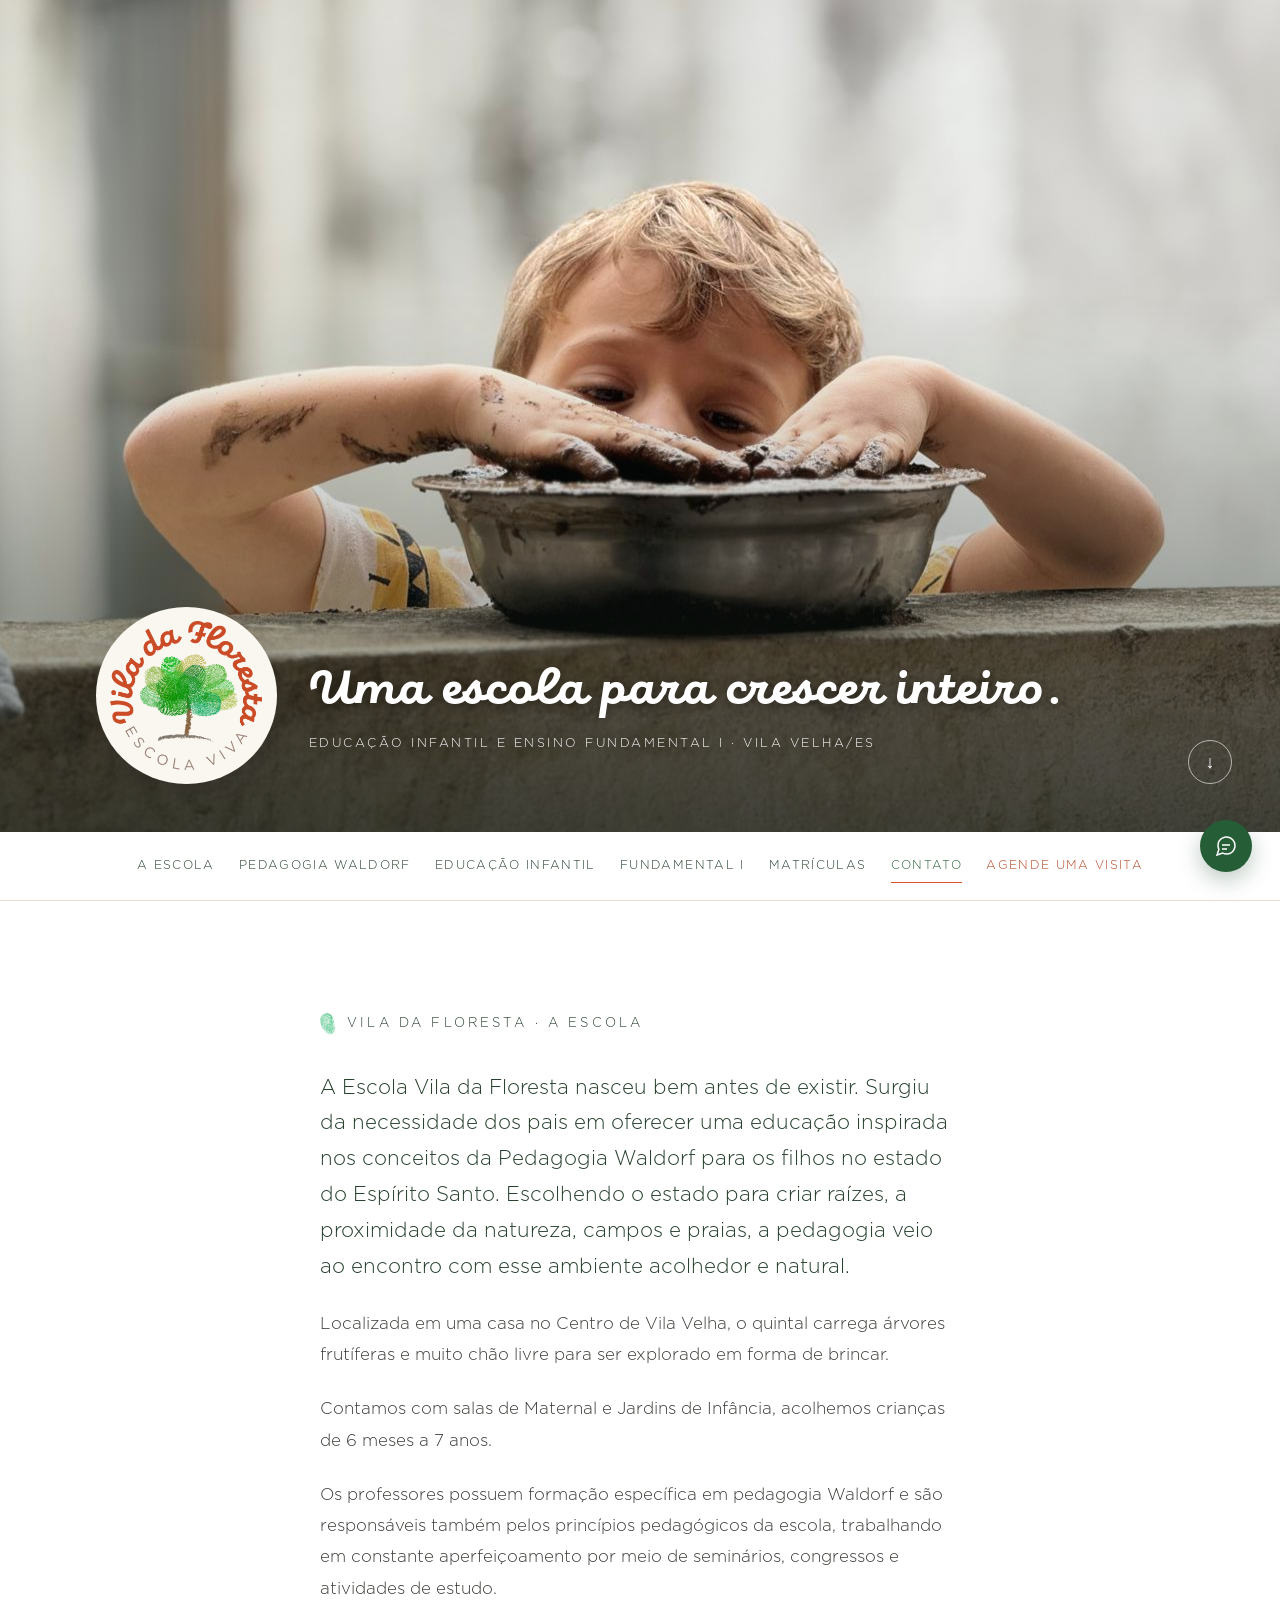
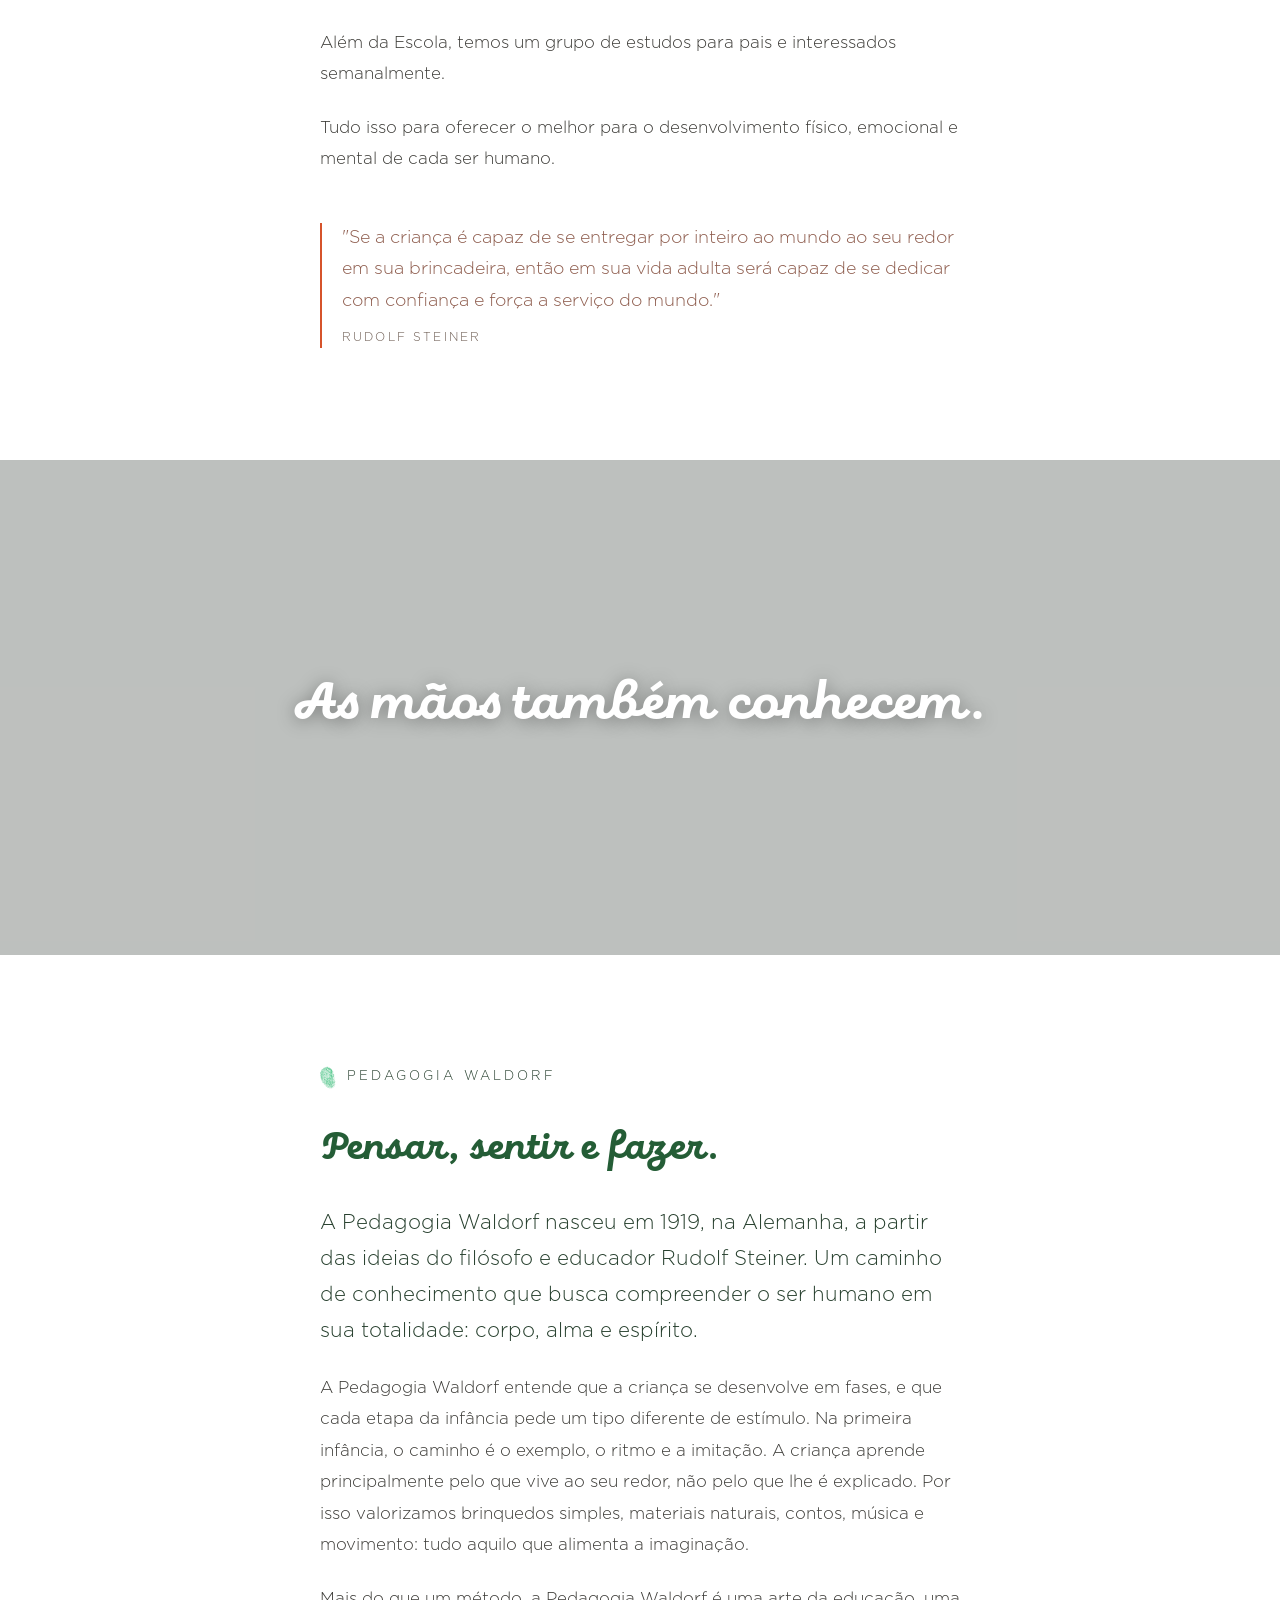
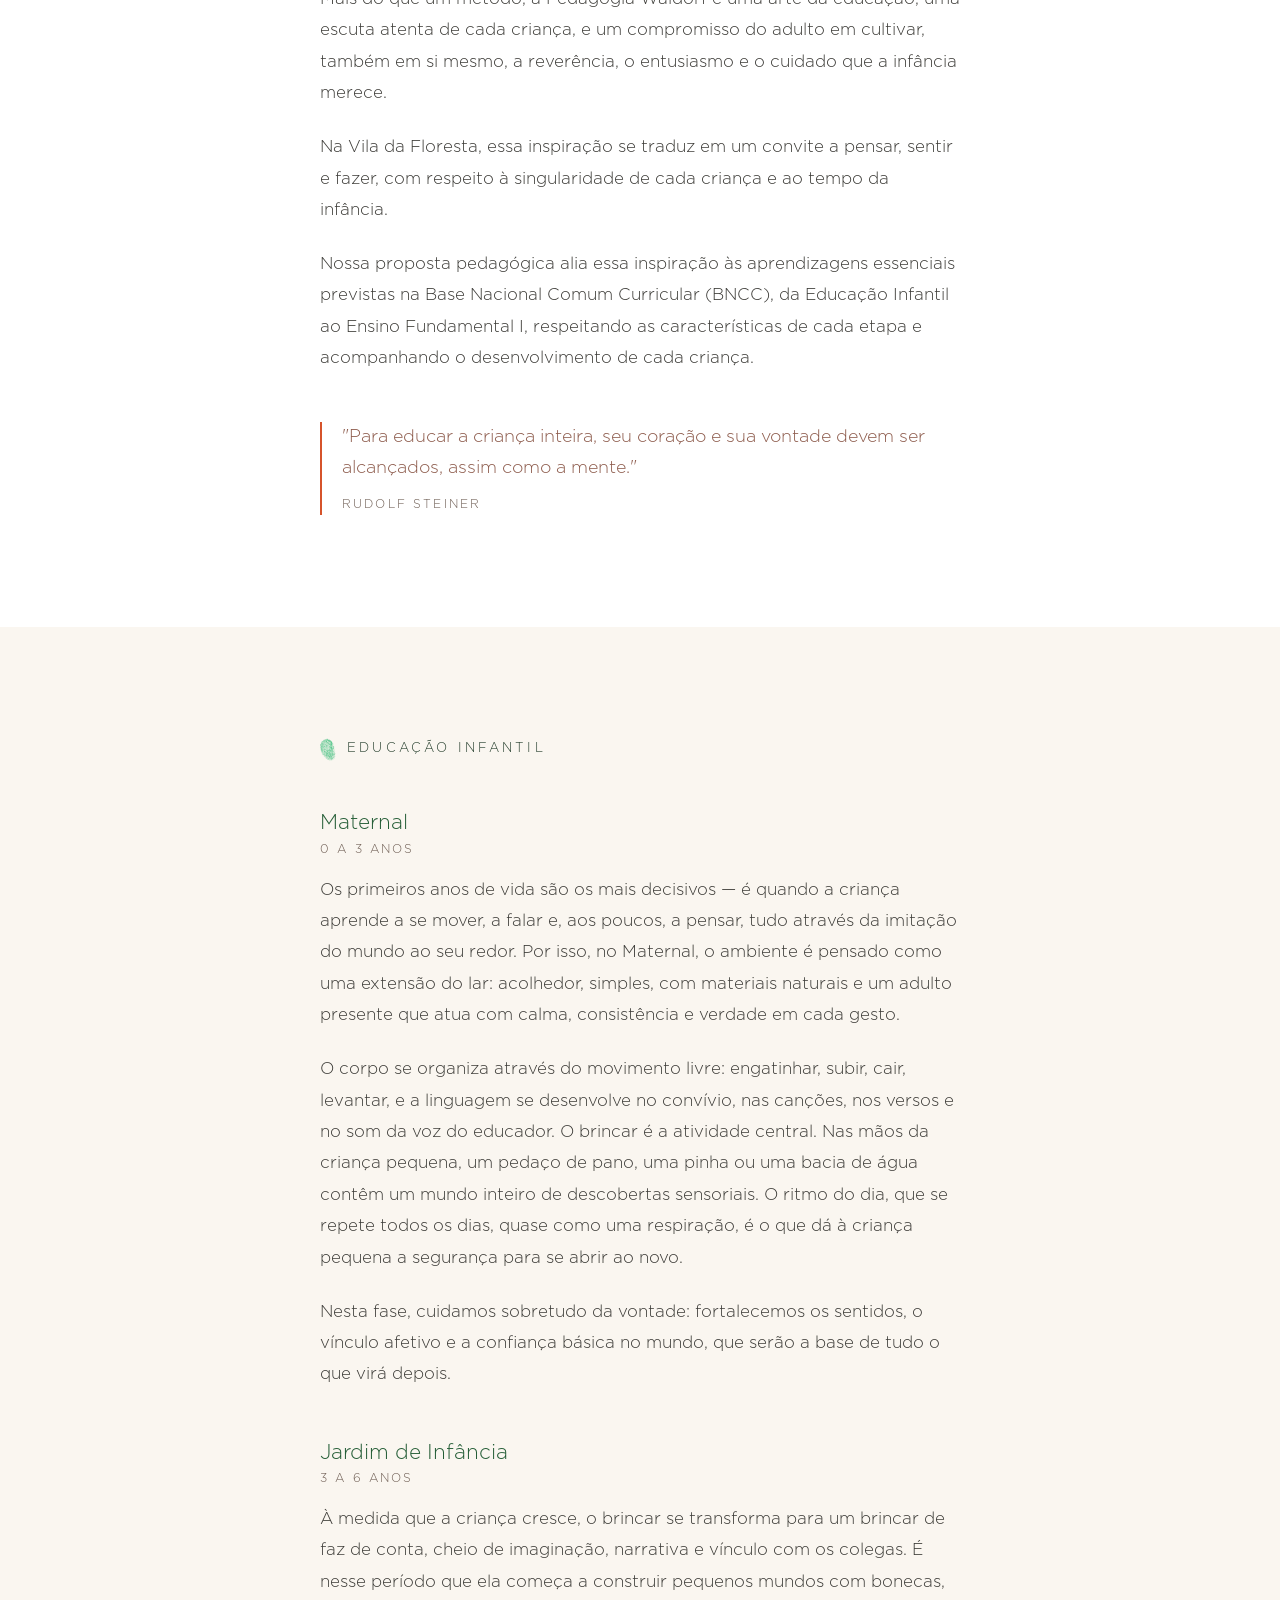
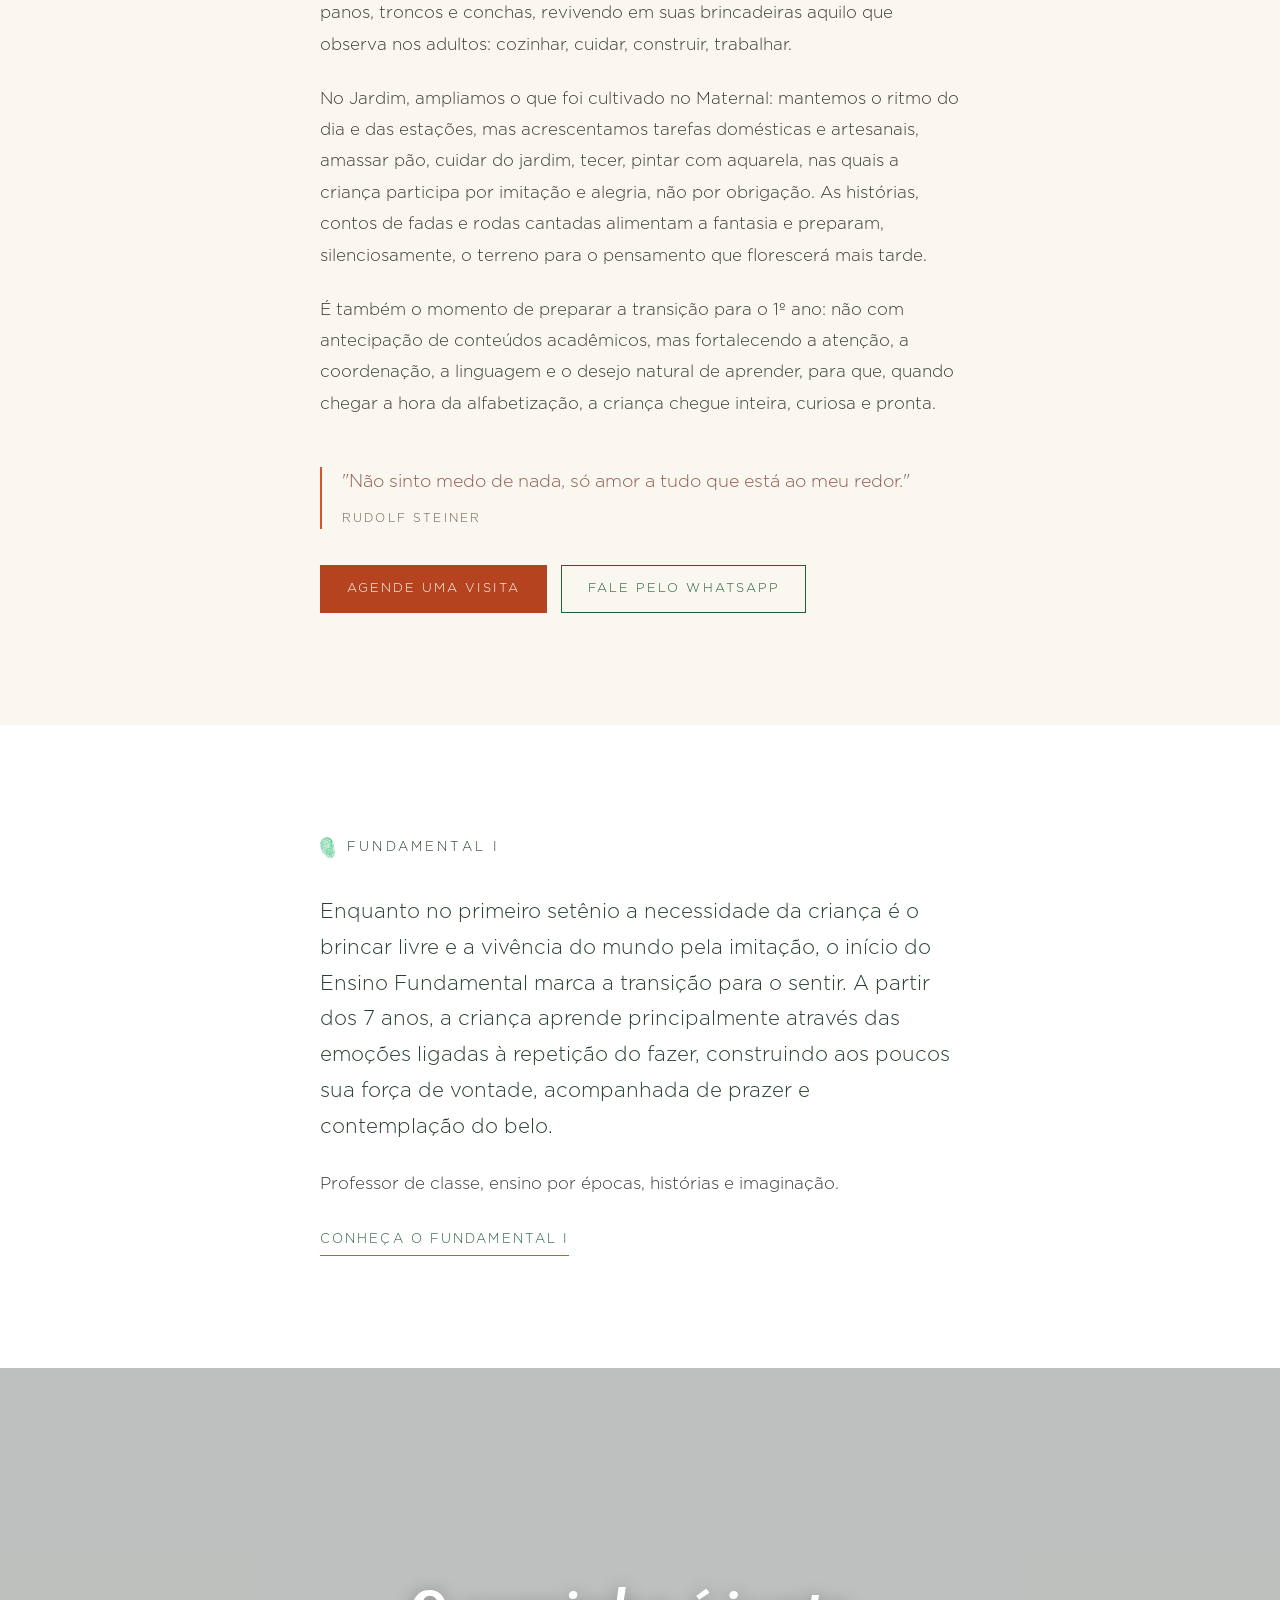
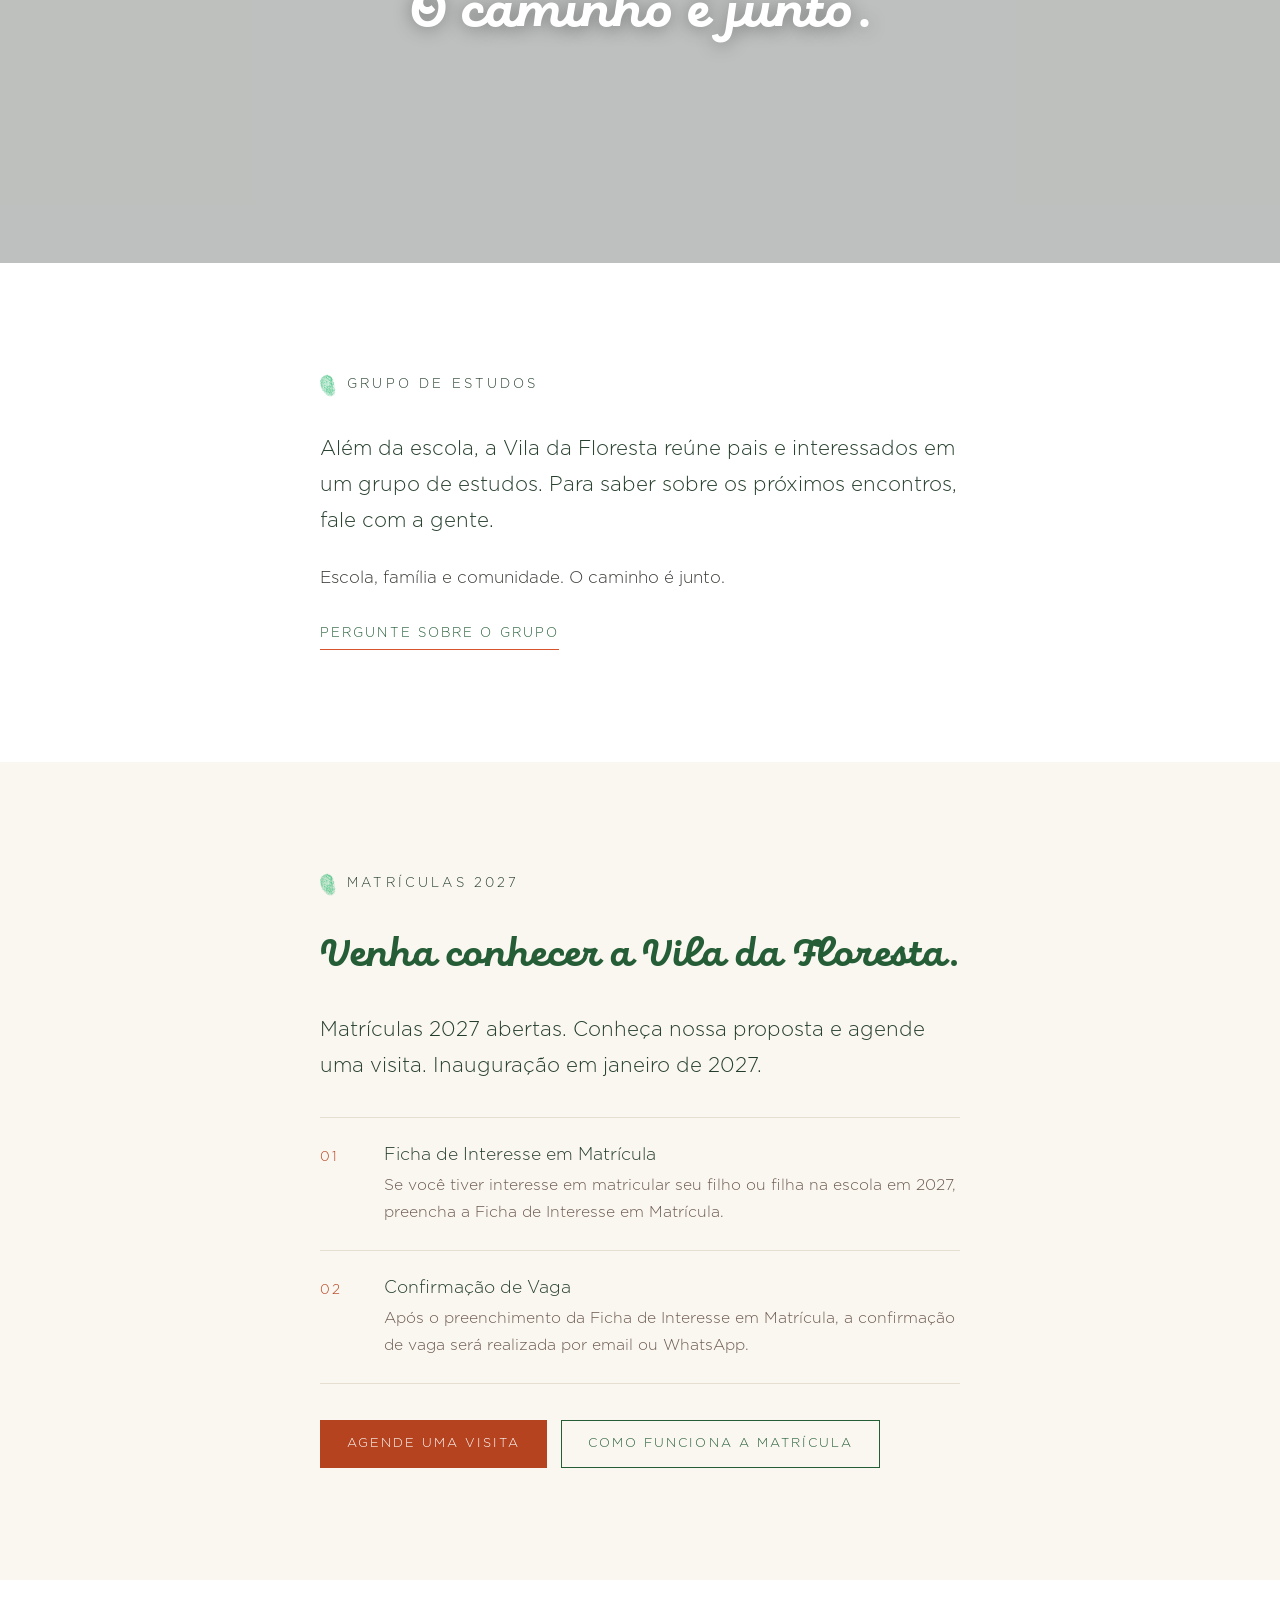
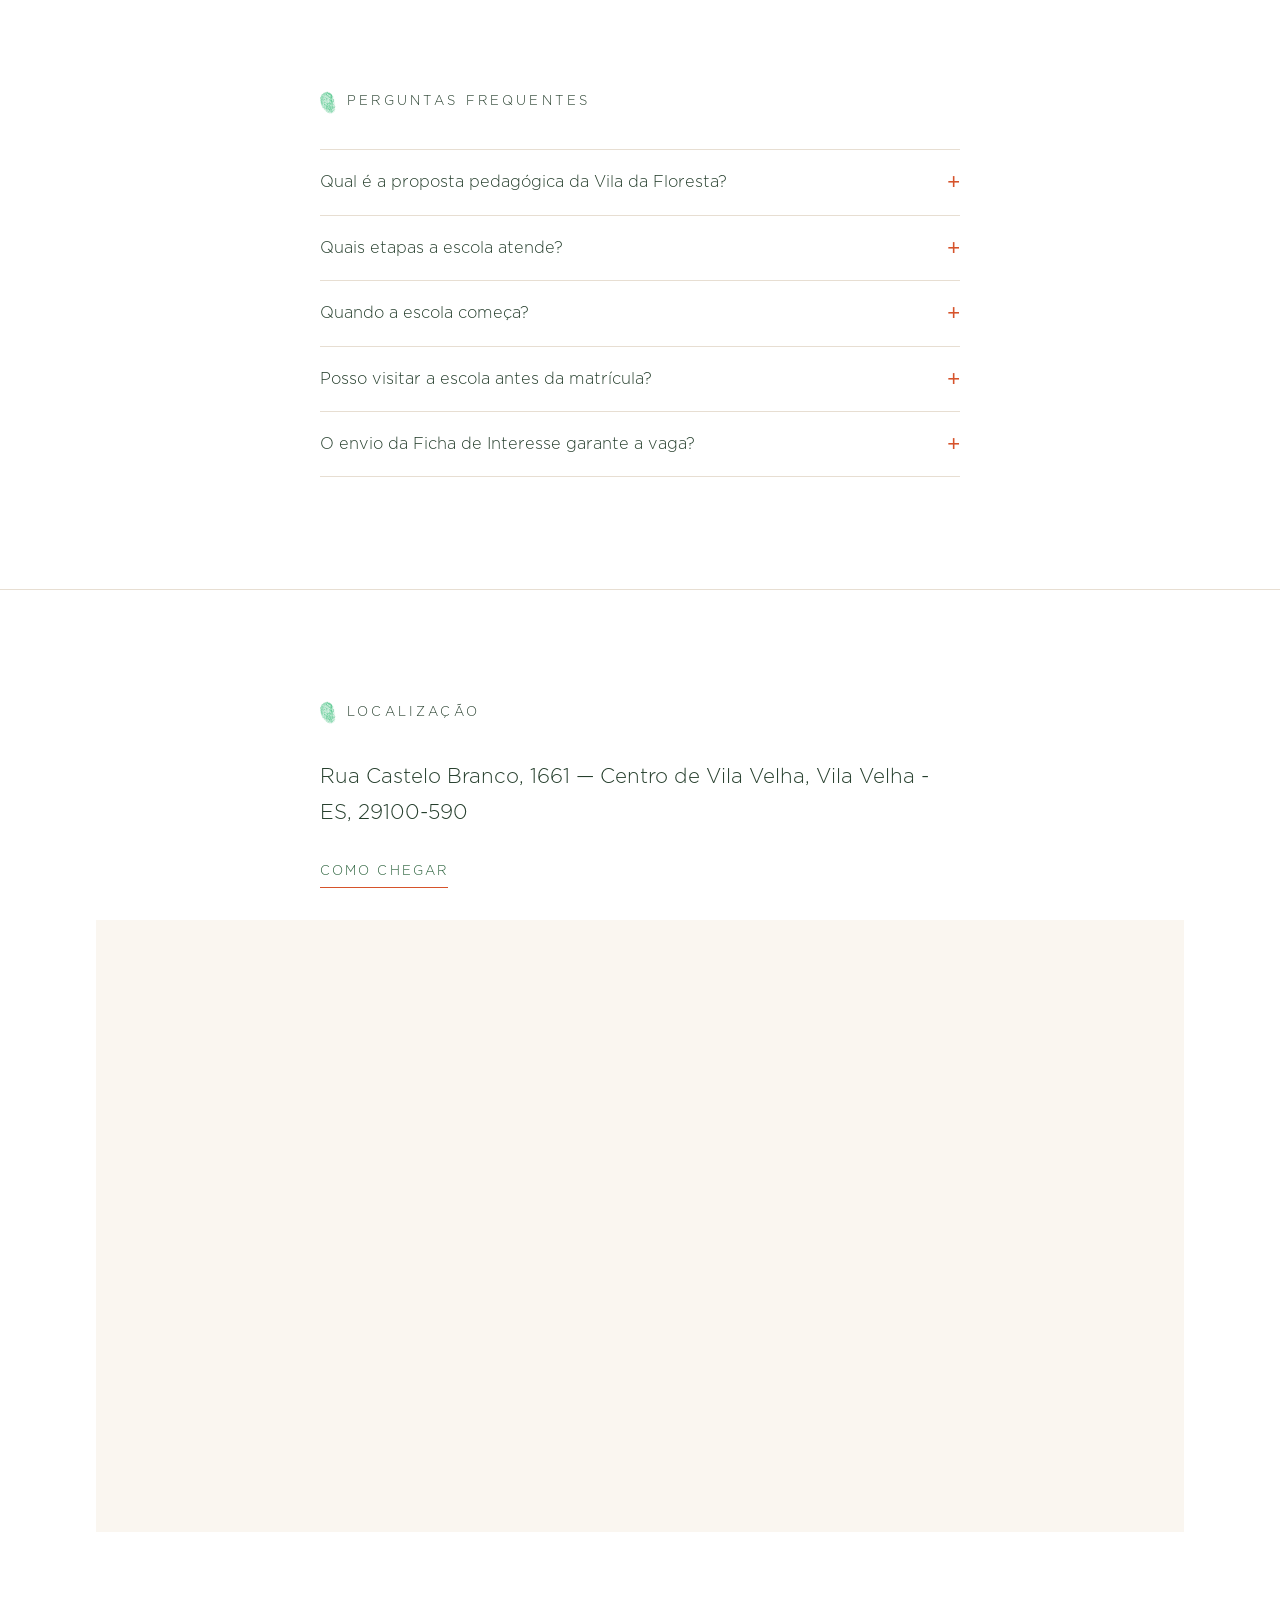
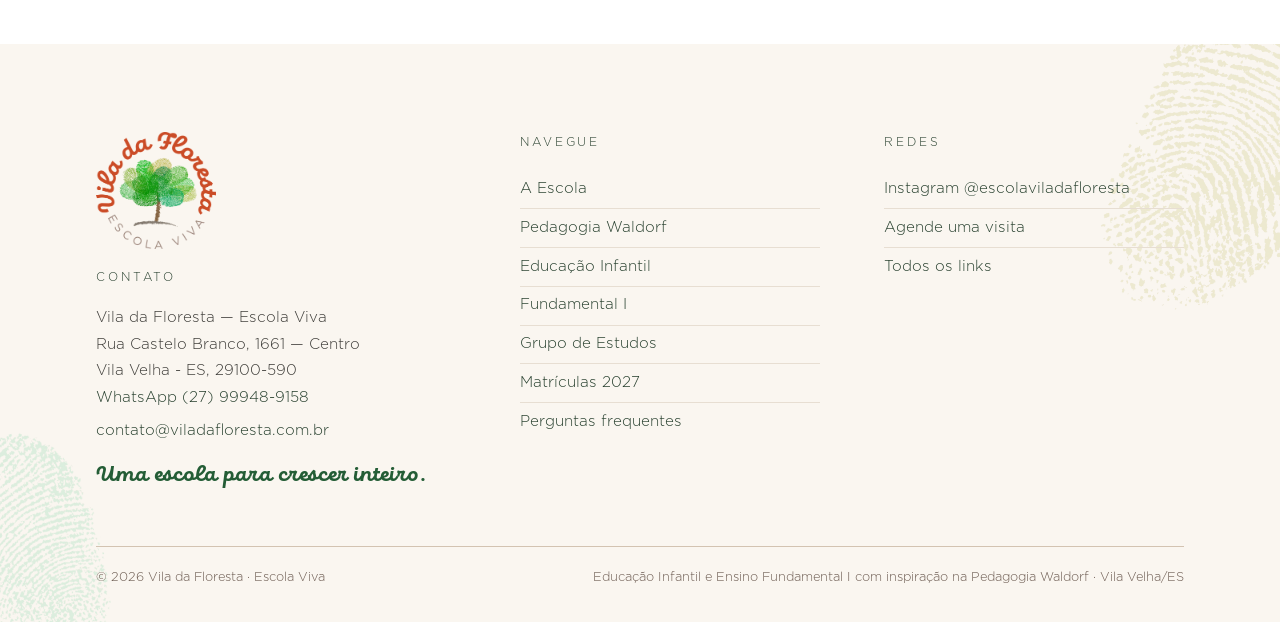
==== index.html @ 05b1aac7 "Publicação inicial — Vila da Floresta (site)" ====
<!DOCTYPE html>
<html lang="pt-BR">
<head>
  <meta charset="UTF-8">
  <meta name="viewport" content="width=device-width, initial-scale=1.0">
  <title>Vila da Floresta · Uma escola para crescer inteiro</title>
  <meta name="description" content="Educação Infantil e Ensino Fundamental I com inspiração na Pedagogia Waldorf, em Vila Velha/ES. Matrículas 2027 abertas. Agende sua visita à Vila da Floresta.">
  <link rel="canonical" href="https://viladafloresta.com.br/">
  <meta property="og:type" content="website">
  <meta property="og:locale" content="pt_BR">
  <meta property="og:site_name" content="Vila da Floresta — Escola Viva">
  <meta property="og:title" content="Vila da Floresta · Uma escola para crescer inteiro">
  <meta property="og:description" content="Educação Infantil e Ensino Fundamental I com inspiração na Pedagogia Waldorf, em Vila Velha/ES. Matrículas 2027 abertas. Agende sua visita à Vila da Floresta.">
  <meta property="og:url" content="https://viladafloresta.com.br/">
  <meta property="og:image" content="https://viladafloresta.com.br/images/compartilhar.jpg">
  <meta property="og:image:width" content="1200">
  <meta property="og:image:height" content="630">
  <meta property="og:image:alt" content="Vila da Floresta — Uma escola para crescer inteiro.">
  <meta name="twitter:card" content="summary_large_image">
  <meta name="theme-color" content="#FFFFFF">
  <link rel="icon" type="image/png" href="images/favicon.png">
  <link rel="preload" href="fonts/Gotham-Light.otf" as="font" type="font/otf" crossorigin>
  <link rel="preload" href="fonts/BrooklynHeritageScript-Bold.ttf" as="font" type="font/ttf" crossorigin>
  <link rel="stylesheet" href="style.css">
  <script>document.documentElement.classList.add('js');</script>
  <script src="script.js" defer></script>
</head>
<body>

  <a class="pular-conteudo" href="#conteudo">Pular para o conteúdo</a>

  <header class="capa">
    <video class="capa-video" muted loop playsinline preload="auto" poster="video/manifesto-capa.jpg"
           data-src-desktop="video/manifesto.mp4" data-src-celular="video/manifesto-celular.mp4"
           aria-label="Vídeo manifesto da Vila da Floresta"></video>

    <div class="capa-controles" hidden>
      <button class="capa-botao" type="button" data-video="pausa" aria-pressed="false">
        <svg class="icone-pausa" viewBox="0 0 24 24" fill="currentColor" aria-hidden="true"><rect x="6" y="5" width="4" height="14" rx="1"/><rect x="14" y="5" width="4" height="14" rx="1"/></svg>
        <svg class="icone-play" viewBox="0 0 24 24" fill="currentColor" aria-hidden="true" hidden><path d="M7 5v14l12-7z"/></svg>
        <span class="rotulo-botao">Pausar</span>
      </button>
      <button class="capa-botao" type="button" data-video="som" aria-pressed="false">
        <svg viewBox="0 0 24 24" fill="none" stroke="currentColor" stroke-width="1.6" aria-hidden="true"><path d="M4 9v6h4l5 4V5L8 9H4z"/><path d="M16.5 8.5a5 5 0 0 1 0 7M19 6a8.5 8.5 0 0 1 0 12"/></svg>
        <span class="rotulo-botao">Ativar som</span>
      </button>
    </div>

    <div class="capa-conteudo">
      <a class="capa-logo" href="index.html" aria-label="Vila da Floresta — página inicial">
        <img src="images/logo.webp" alt="Vila da Floresta — Escola Viva" width="600" height="586">
      </a>
      <div class="capa-texto">
        <h1>Uma escola para crescer inteiro.</h1>
        <p class="capa-local">Educação Infantil e Ensino Fundamental&nbsp;I · Vila Velha/ES</p>
      </div>
    </div>

    <a class="capa-rolar" href="#escola" aria-label="Ir para o conteúdo">↓</a>
  </header>

  <nav class="menu-barra" aria-label="Menu principal">
    <div class="menu-interno">
      <button class="menu-botao" type="button" aria-expanded="false" aria-controls="menu-principal">
        <span class="menu-botao-icone" aria-hidden="true"></span>
        Menu
      </button>
      <div class="menu" id="menu-principal">
        <a href="#escola">A Escola</a>
        <a href="#pedagogia">Pedagogia Waldorf</a>
        <a href="#educacao-infantil">Educação Infantil</a>
        <a href="fundamental-i/index.html">Fundamental I</a>
        <a href="matriculas/index.html">Matrículas</a>
        <a href="#contato">Contato</a>
        <a class="menu-destaque" href="https://wa.me/5527999489158?text=Ol%C3%A1!%20Gostaria%20de%20agendar%20uma%20visita%20%C3%A0%20Vila%20da%20Floresta." target="_blank" rel="noopener">Agende uma visita</a>
      </div>
    </div>
  </nav>

  <main id="conteudo">

    <section id="escola" class="secao" aria-labelledby="escola-titulo">
      <div class="coluna">
        <h2 class="rotulo" id="escola-titulo">Vila da Floresta · A Escola</h2>
        <p class="abertura">A Escola Vila da Floresta nasceu bem antes de existir. Surgiu da necessidade dos pais em oferecer uma educação inspirada nos conceitos da Pedagogia Waldorf para os filhos no estado do Espírito Santo. Escolhendo o estado para criar raízes, a proximidade da natureza, campos e praias, a pedagogia veio ao encontro com esse ambiente acolhedor e natural.</p>
        <p>Localizada em uma casa no Centro de Vila Velha, o quintal carrega árvores frutíferas e muito chão livre para ser explorado em forma de brincar.</p>
        <p>Contamos com salas de Maternal e Jardins de Infância, acolhemos crianças de 6 meses a 7 anos.</p>
        <p>Os professores possuem formação específica em pedagogia Waldorf e são responsáveis também pelos princípios pedagógicos da escola, trabalhando em constante aperfeiçoamento por meio de seminários, congressos e atividades de estudo.</p>
        <p>Além da Escola, temos um grupo de estudos para pais e interessados semanalmente.</p>
        <p>Tudo isso para oferecer o melhor para o desenvolvimento físico, emocional e mental de cada ser humano.</p>
        <blockquote>
          "Se a criança é capaz de se entregar por inteiro ao mundo ao seu redor em sua brincadeira, então em sua vida adulta será capaz de se dedicar com confiança e força a serviço do mundo."
          <footer>Rudolf Steiner</footer>
        </blockquote>
      </div>
    </section>

    <div class="faixa-foto faixa-foto--maos" role="img" aria-label="Criança com as mãos na terra, brincando com uma bacia de barro.">
      <p aria-hidden="true">As mãos também conhecem.</p>
    </div>

    <section id="pedagogia" class="secao" aria-labelledby="pedagogia-titulo">
      <div class="coluna">
        <h2 class="rotulo" id="pedagogia-titulo">Pedagogia Waldorf</h2>
        <p class="frase">Pensar, sentir e fazer.</p>
        <p class="abertura">A Pedagogia Waldorf nasceu em 1919, na Alemanha, a partir das ideias do filósofo e educador Rudolf Steiner. Um caminho de conhecimento que busca compreender o ser humano em sua totalidade: corpo, alma e espírito.</p>
        <p>A Pedagogia Waldorf entende que a criança se desenvolve em fases, e que cada etapa da infância pede um tipo diferente de estímulo. Na primeira infância, o caminho é o exemplo, o ritmo e a imitação. A criança aprende principalmente pelo que vive ao seu redor, não pelo que lhe é explicado. Por isso valorizamos brinquedos simples, materiais naturais, contos, música e movimento: tudo aquilo que alimenta a imaginação.</p>
        <p>Mais do que um método, a Pedagogia Waldorf é uma arte da educação, uma escuta atenta de cada criança, e um compromisso do adulto em cultivar, também em si mesmo, a reverência, o entusiasmo e o cuidado que a infância merece.</p>
        <p>Na Vila da Floresta, essa inspiração se traduz em um convite a pensar, sentir e fazer, com respeito à singularidade de cada criança e ao tempo da infância.</p>
        <p>Nossa proposta pedagógica alia essa inspiração às aprendizagens essenciais previstas na Base Nacional Comum Curricular (BNCC), da Educação Infantil ao Ensino Fundamental I, respeitando as características de cada etapa e acompanhando o desenvolvimento de cada criança.</p>
        <blockquote>
          "Para educar a criança inteira, seu coração e sua vontade devem ser alcançados, assim como a mente."
          <footer>Rudolf Steiner</footer>
        </blockquote>
      </div>
    </section>

    <section id="educacao-infantil" class="secao secao--creme" aria-labelledby="ei-titulo">
      <div class="coluna">
        <h2 class="rotulo" id="ei-titulo">Educação Infantil</h2>

        <h3 class="subtitulo">Maternal <small>0 a 3 anos</small></h3>
        <p>Os primeiros anos de vida são os mais decisivos — é quando a criança aprende a se mover, a falar e, aos poucos, a pensar, tudo através da imitação do mundo ao seu redor. Por isso, no Maternal, o ambiente é pensado como uma extensão do lar: acolhedor, simples, com materiais naturais e um adulto presente que atua com calma, consistência e verdade em cada gesto.</p>
        <p>O corpo se organiza através do movimento livre: engatinhar, subir, cair, levantar, e a linguagem se desenvolve no convívio, nas canções, nos versos e no som da voz do educador. O brincar é a atividade central. Nas mãos da criança pequena, um pedaço de pano, uma pinha ou uma bacia de água contêm um mundo inteiro de descobertas sensoriais. O ritmo do dia, que se repete todos os dias, quase como uma respiração, é o que dá à criança pequena a segurança para se abrir ao novo.</p>
        <p>Nesta fase, cuidamos sobretudo da vontade: fortalecemos os sentidos, o vínculo afetivo e a confiança básica no mundo, que serão a base de tudo o que virá depois.</p>

        <h3 class="subtitulo">Jardim de Infância <small>3 a 6 anos</small></h3>
        <p>À medida que a criança cresce, o brincar se transforma para um brincar de faz de conta, cheio de imaginação, narrativa e vínculo com os colegas. É nesse período que ela começa a construir pequenos mundos com bonecas, panos, troncos e conchas, revivendo em suas brincadeiras aquilo que observa nos adultos: cozinhar, cuidar, construir, trabalhar.</p>
        <p>No Jardim, ampliamos o que foi cultivado no Maternal: mantemos o ritmo do dia e das estações, mas acrescentamos tarefas domésticas e artesanais, amassar pão, cuidar do jardim, tecer, pintar com aquarela, nas quais a criança participa por imitação e alegria, não por obrigação. As histórias, contos de fadas e rodas cantadas alimentam a fantasia e preparam, silenciosamente, o terreno para o pensamento que florescerá mais tarde.</p>
        <p>É também o momento de preparar a transição para o 1º ano: não com antecipação de conteúdos acadêmicos, mas fortalecendo a atenção, a coordenação, a linguagem e o desejo natural de aprender, para que, quando chegar a hora da alfabetização, a criança chegue inteira, curiosa e pronta.</p>

        <blockquote>
          "Não sinto medo de nada, só amor a tudo que está ao meu redor."
          <footer>Rudolf Steiner</footer>
        </blockquote>

        <div class="acoes">
          <a class="botao" href="https://docs.google.com/forms/d/1vJYUSc2bj2l4fV3mtF0qQr1T7WqztZsFCsMVBip3Q9Y/preview" target="_blank" rel="noopener">Agende uma visita</a>
          <a class="botao botao--linha" href="https://wa.me/5527999489158?text=Ol%C3%A1!%20Gostaria%20de%20agendar%20uma%20visita%20%C3%A0%20Vila%20da%20Floresta." target="_blank" rel="noopener">Fale pelo WhatsApp</a>
        </div>
      </div>
    </section>

    <section id="fundamental" class="secao" aria-labelledby="fund-titulo">
      <div class="coluna">
        <h2 class="rotulo" id="fund-titulo">Fundamental I</h2>
        <p class="abertura">Enquanto no primeiro setênio a necessidade da criança é o brincar livre e a vivência do mundo pela imitação, o início do Ensino Fundamental marca a transição para o sentir. A partir dos 7 anos, a criança aprende principalmente através das emoções ligadas à repetição do fazer, construindo aos poucos sua força de vontade, acompanhada de prazer e contemplação do belo.</p>
        <p>Professor de classe, ensino por épocas, histórias e imaginação.</p>
        <a class="link-texto" href="fundamental-i/index.html">Conheça o Fundamental I</a>
      </div>
    </section>

    <div class="faixa-foto faixa-foto--junto" role="img" aria-label="Duas crianças de costas, abraçadas diante de árvores e raízes.">
      <p aria-hidden="true">O caminho é junto.</p>
    </div>

    <section id="grupo-de-estudos" class="secao" aria-labelledby="grupo-titulo">
      <div class="coluna">
        <h2 class="rotulo" id="grupo-titulo">Grupo de Estudos</h2>
        <p class="abertura">Além da escola, a Vila da Floresta reúne pais e interessados em um grupo de estudos. Para saber sobre os próximos encontros, fale com a gente.</p>
        <p>Escola, família e comunidade. O caminho é junto.</p>
        <a class="link-texto" href="https://wa.me/5527999489158?text=Ol%C3%A1!%20Gostaria%20de%20saber%20sobre%20o%20grupo%20de%20estudos%20da%20Vila%20da%20Floresta." target="_blank" rel="noopener">Pergunte sobre o grupo</a>
      </div>
    </section>

    <section id="matriculas" class="secao secao--creme" aria-labelledby="matriculas-titulo">
      <div class="coluna">
        <h2 class="rotulo" id="matriculas-titulo">Matrículas 2027</h2>
        <p class="frase">Venha conhecer a Vila da Floresta.</p>
        <p class="abertura">Matrículas 2027 abertas. Conheça nossa proposta e agende uma visita. Inauguração em janeiro de 2027.</p>
        <ol class="passos">
          <li><span class="passo-titulo">Ficha de Interesse em Matrícula</span><span class="passo-texto">Se você tiver interesse em matricular seu filho ou filha na escola em 2027, preencha a Ficha de Interesse em Matrícula.</span></li>
          <li><span class="passo-titulo">Confirmação de Vaga</span><span class="passo-texto">Após o preenchimento da Ficha de Interesse em Matrícula, a confirmação de vaga será realizada por email ou WhatsApp.</span></li>
        </ol>
        <div class="acoes">
          <a class="botao" href="https://wa.me/5527999489158?text=Ol%C3%A1!%20Gostaria%20de%20agendar%20uma%20visita%20%C3%A0%20Vila%20da%20Floresta." target="_blank" rel="noopener">Agende uma visita</a>
          <a class="botao botao--linha" href="matriculas/index.html">Como funciona a matrícula</a>
        </div>
      </div>
    </section>

    <section id="perguntas" class="secao" aria-labelledby="perguntas-titulo">
      <div class="coluna">
        <h2 class="rotulo" id="perguntas-titulo">Perguntas frequentes</h2>
        <div class="faq">
          <details>
            <summary>Qual é a proposta pedagógica da Vila da Floresta?<span class="mais" aria-hidden="true">+</span></summary>
            <div class="resposta"><p>Uma pedagogia com inspiração Waldorf, que acompanha as fases do desenvolvimento da criança e integra conhecimento, arte, movimento, natureza e relações humanas. Nossa proposta alia essa inspiração às aprendizagens essenciais previstas na BNCC.</p></div>
          </details>
          <details>
            <summary>Quais etapas a escola atende?<span class="mais" aria-hidden="true">+</span></summary>
            <div class="resposta"><p>Educação Infantil (Maternal e Jardim de Infância) e Ensino Fundamental I.</p></div>
          </details>
          <details>
            <summary>Quando a escola começa?<span class="mais" aria-hidden="true">+</span></summary>
            <div class="resposta"><p>A inauguração da Vila da Floresta está prevista para janeiro de 2027, e as matrículas 2027 estão abertas.</p></div>
          </details>
          <details>
            <summary>Posso visitar a escola antes da matrícula?<span class="mais" aria-hidden="true">+</span></summary>
            <div class="resposta"><p>Sim. A Vila da Floresta está recebendo famílias para visitas mediante agendamento. <a href="https://wa.me/5527999489158?text=Ol%C3%A1!%20Gostaria%20de%20agendar%20uma%20visita%20%C3%A0%20Vila%20da%20Floresta." target="_blank" rel="noopener">Agende pelo WhatsApp</a>.</p></div>
          </details>
          <details>
            <summary>O envio da Ficha de Interesse garante a vaga?<span class="mais" aria-hidden="true">+</span></summary>
            <div class="resposta"><p>O envio do formulário preenchido é indispensável, no entanto, não representa garantia ou promessa de vaga.</p></div>
          </details>
        </div>
      </div>
    </section>

    <section id="localizacao" class="secao" aria-labelledby="local-titulo">
      <div class="coluna">
        <h2 class="rotulo" id="local-titulo">Localização</h2>
        <p class="abertura">Rua Castelo Branco, 1661 — Centro de Vila Velha, Vila Velha - ES, 29100-590</p>
        <a class="link-texto" href="https://www.google.com/maps/search/?api=1&amp;query=Rua%20Castelo%20Branco%2C%201661%2C%20Vila%20Velha%20-%20ES%2C%2029100-590" target="_blank" rel="noopener">Como chegar</a>
      </div>
      <div class="coluna-larga">
        <div class="mapa">
          <iframe src="https://www.google.com/maps/embed?pb=!1m18!1m12!1m3!1d3741.2058728374345!2d-40.2952896!3d-20.333112099999997!2m3!1f0!2f0!3f0!3m2!1i1024!2i768!4f13.1!3m3!1m2!1s0xb8163a427928dd%3A0x7462d3f1986a5e25!2sR.%20Castelo%20Branco%2C%201661%20-%20Centro%20de%20Vila%20Velha%2C%20Vila%20Velha%20-%20ES%2C%2029100-590!5e0!3m2!1spt-BR!2sbr!4v1788359280003!5m2!1spt-BR!2sbr" width="600" height="450" allowfullscreen="" loading="lazy" referrerpolicy="strict-origin-when-cross-origin" title="Mapa com a localização da Vila da Floresta"></iframe>
        </div>
      </div>
    </section>

  </main>

  <footer id="contato" class="rodape">
    <img class="rodape-digital rodape-digital--a" src="images/digital-areia.webp" alt="" aria-hidden="true">
    <img class="rodape-digital rodape-digital--b" src="images/digital-verde.webp" alt="" aria-hidden="true">
    <div class="rodape-grade">
      <div>
        <img class="rodape-logo" src="images/logo.webp" alt="Vila da Floresta — Escola Viva" width="600" height="586" loading="lazy">
        <h2>Contato</h2>
        <address>
          Vila da Floresta — Escola Viva<br>
          Rua Castelo Branco, 1661 — Centro<br>
          Vila Velha - ES, 29100-590
        </address>
        <p><a href="https://wa.me/5527999489158" target="_blank" rel="noopener">WhatsApp (27) 99948-9158</a></p>
        <p><a href="mailto:contato@viladafloresta.com.br">contato@viladafloresta.com.br</a></p>
        <p class="rodape-assinatura">Uma escola para crescer inteiro.</p>
      </div>
      <div>
        <h2>Navegue</h2>
        <ul>
          <li><a href="#escola">A Escola</a></li>
          <li><a href="#pedagogia">Pedagogia Waldorf</a></li>
          <li><a href="#educacao-infantil">Educação Infantil</a></li>
          <li><a href="fundamental-i/index.html">Fundamental I</a></li>
          <li><a href="#grupo-de-estudos">Grupo de Estudos</a></li>
          <li><a href="matriculas/index.html">Matrículas 2027</a></li>
          <li><a href="#perguntas">Perguntas frequentes</a></li>
        </ul>
      </div>
      <div>
        <h2>Redes</h2>
        <ul>
          <li><a href="https://www.instagram.com/escolaviladafloresta/" target="_blank" rel="noopener">Instagram @escolaviladafloresta</a></li>
          <li><a href="https://wa.me/5527999489158?text=Ol%C3%A1!%20Gostaria%20de%20agendar%20uma%20visita%20%C3%A0%20Vila%20da%20Floresta." target="_blank" rel="noopener">Agende uma visita</a></li>
          <li><a href="https://bio.viladafloresta.com.br/" target="_blank" rel="noopener">Todos os links</a></li>
        </ul>
      </div>
    </div>
    <div class="rodape-base">
      <p>© 2026 Vila da Floresta · Escola Viva</p>
      <p>Educação Infantil e Ensino Fundamental I com inspiração na Pedagogia Waldorf · Vila Velha/ES</p>
    </div>
  </footer>

  <a class="whatsapp" href="https://wa.me/5527999489158?text=Ol%C3%A1!%20Gostaria%20de%20falar%20com%20a%20Vila%20da%20Floresta." target="_blank" rel="noopener" aria-label="Fale com a escola pelo WhatsApp">
    <svg viewBox="0 0 24 24" fill="none" stroke="currentColor" stroke-width="1.5" aria-hidden="true"><path d="M21 11.5a8.4 8.4 0 0 1-.9 3.8 8.5 8.5 0 0 1-7.6 4.7 8.4 8.4 0 0 1-3.8-.9L3 21l1.9-5.7a8.4 8.4 0 0 1-.9-3.8 8.5 8.5 0 0 1 4.7-7.6 8.4 8.4 0 0 1 3.8-.9h.5a8.5 8.5 0 0 1 8 8v.5Z"/><path d="M8 11h8M8 15h5"/></svg>
  </a>

</body>
</html>
---- style.css ----
/* ==========================================================
   Vila da Floresta — Escola Viva · Versão clean
   Estrutura inspirada na referência indicada pela direção
   (mídia em tela cheia, menu em barra, coluna única de leitura),
   com a identidade da marca: Gotham Light, Brooklyn, logo, digitais e paleta.
   ========================================================== */

@font-face {
  font-family: 'Vila Brooklyn';
  src: url('fonts/BrooklynHeritageScript-Bold.ttf') format('truetype');
  font-weight: 700;
  font-style: normal;
  font-display: swap;
}

@font-face {
  font-family: 'Vila Gotham';
  src: url('fonts/Gotham-Light.otf') format('opentype');
  font-weight: 300;
  font-style: normal;
  font-display: swap;
}

:root {
  --terra: #D6532B;
  --terra-texto: #B5431F;
  --folha: #2E7D32;
  --floresta: #245D36;
  --cortex: #8D5B4C;
  --areia: #D3C3B1;
  --creme: #FAF6F0;
  --tinta: #253E2C;
  --texto: #3B3A36;
  --texto-suave: #6B5A50;
  --linha: #E7DED2;
  --branco: #FFFFFF;

  --fonte-titulo: 'Vila Brooklyn', cursive;
  --fonte-texto: 'Vila Gotham', Arial, sans-serif;

  --coluna: 40rem;
  --largura: 68rem;
  --gutter: clamp(1.25rem, 5vw, 3rem);
  --altura-menu: 4.25rem;
}

* { box-sizing: border-box; margin: 0; padding: 0; }

html {
  scroll-padding-top: calc(var(--altura-menu) + 1.5rem);
  -webkit-text-size-adjust: 100%;
}

@media (prefers-reduced-motion: no-preference) {
  html { scroll-behavior: smooth; }
}

body {
  background: var(--branco);
  color: var(--texto);
  font-family: var(--fonte-texto);
  font-weight: 300;
  font-size: 1.0625rem;
  line-height: 1.85;
  font-synthesis: none;
  overflow-x: hidden;
}

img, video { display: block; max-width: 100%; }

a { color: var(--floresta); text-underline-offset: 0.22em; text-decoration-thickness: 1px; }
a:hover { color: var(--terra-texto); }

strong { font-weight: 300; color: var(--tinta); }

a:focus-visible,
button:focus-visible,
summary:focus-visible {
  outline: 2px solid var(--terra-texto);
  outline-offset: 4px;
}

.visualmente-oculto {
  position: absolute !important;
  width: 1px; height: 1px;
  overflow: hidden;
  clip: rect(0 0 0 0);
  white-space: nowrap;
}

.pular-conteudo {
  position: absolute;
  left: 1rem;
  top: -5rem;
  z-index: 100;
  padding: 0.7rem 1rem;
  background: var(--branco);
  color: var(--tinta);
}
.pular-conteudo:focus { top: 1rem; }

/* ---------- Topo com vídeo ---------- */

.capa {
  position: relative;
  height: calc(100svh - var(--altura-menu));
  min-height: 30rem;
  overflow: hidden;
  background: #1E2A22 url('images/foto-hero.jpeg') center 40% / cover no-repeat;
  color: var(--branco);
  isolation: isolate;
}

.capa--interna { height: clamp(20rem, 52svh, 30rem); min-height: 0; }
.capa--fundamental { background-image: url('images/infancia-natureza.webp'); background-position: center 58%; }
.capa--matriculas { background-position: center 38%; }

.migalhas {
  display: flex;
  flex-wrap: wrap;
  gap: 0.4rem;
  list-style: none;
  margin-bottom: 2.25rem;
  font-size: 0.75rem;
  letter-spacing: 0.14em;
  text-transform: uppercase;
  color: var(--texto-suave);
}
.migalhas li + li::before { content: '/'; margin-right: 0.4rem; color: var(--areia); }
.migalhas a { color: var(--texto-suave); text-decoration: none; }
.migalhas a:hover { color: var(--terra-texto); }

.verso { border-left: 0; padding-left: 0; text-align: center; font-size: 1.15rem; line-height: 2; }

.capa-video {
  position: absolute;
  inset: 0;
  width: 100%;
  height: 100%;
  object-fit: cover;
  z-index: -2;
}

.capa::after {
  content: '';
  position: absolute;
  inset: 0;
  z-index: -1;
  background: linear-gradient(to top, rgba(20, 30, 23, 0.62) 0%, rgba(20, 30, 23, 0.18) 42%, rgba(20, 30, 23, 0) 65%);
}

.capa-conteudo {
  position: absolute;
  left: 0;
  right: 0;
  bottom: 0;
  max-width: calc(var(--largura) + 2 * var(--gutter));
  margin: 0 auto;
  padding: 0 var(--gutter) clamp(1.75rem, 5vw, 3rem);
  display: flex;
  align-items: flex-end;
  gap: clamp(1rem, 3vw, 2rem);
}

/* logo sobre área clara de apoio, como orienta o manual em fundos escuros */
.capa-logo {
  flex-shrink: 0;
  display: block;
  padding: clamp(0.6rem, 1.4vw, 0.9rem);
  background: var(--creme);
  border-radius: 50%;
  box-shadow: 0 8px 24px rgba(0, 0, 0, 0.18);
}
.capa-logo img { width: clamp(6.5rem, 12vw, 9.5rem); height: auto; }

.capa-texto { padding-bottom: 0.4rem; text-shadow: 0 1px 12px rgba(0, 0, 0, 0.35); }

.capa h1,
.capa-titulo {
  font-family: var(--fonte-titulo);
  font-weight: 700;
  font-size: clamp(2rem, 4.4vw, 3.3rem);
  line-height: 1.25;
}

.capa-local {
  margin-top: 0.4rem;
  font-size: 0.78rem;
  letter-spacing: 0.2em;
  text-transform: uppercase;
}

.capa-controles {
  position: absolute;
  right: var(--gutter);
  top: clamp(1rem, 3vw, 1.75rem);
  display: flex;
  gap: 0.5rem;
}

.capa-botao {
  display: inline-flex;
  align-items: center;
  gap: 0.45rem;
  min-height: 2.5rem;
  padding: 0.4rem 0.95rem;
  border: 1px solid rgba(255, 255, 255, 0.55);
  border-radius: 999px;
  background: rgba(20, 30, 23, 0.35);
  backdrop-filter: blur(6px);
  color: var(--branco);
  font: inherit;
  font-size: 0.8rem;
  letter-spacing: 0.08em;
  cursor: pointer;
}
.capa-botao:hover { background: rgba(20, 30, 23, 0.55); }
.capa-botao svg { width: 15px; height: 15px; }
.capa-botao [hidden] { display: none; }
.capa-controles[hidden] { display: none; }

.capa-rolar {
  position: absolute;
  right: var(--gutter);
  bottom: clamp(1.75rem, 5vw, 3rem);
  display: grid;
  place-items: center;
  width: 2.75rem;
  height: 2.75rem;
  border: 1px solid rgba(255, 255, 255, 0.6);
  border-radius: 50%;
  color: var(--branco);
  font: 18px/1 Arial, sans-serif;
  text-decoration: none;
}
.capa-rolar:hover { color: var(--branco); background: rgba(255, 255, 255, 0.12); }

@media (prefers-reduced-motion: no-preference) {
  .capa-rolar { animation: descer 2.4s ease-in-out infinite; }
}
@keyframes descer { 0%, 100% { translate: 0 0; } 50% { translate: 0 6px; } }

/* ---------- Menu em barra ---------- */

.menu-barra {
  position: sticky;
  top: 0;
  z-index: 50;
  background: var(--branco);
  border-bottom: 1px solid var(--linha);
  transition: box-shadow 0.25s ease;
}
.menu-barra.rolado { box-shadow: 0 6px 20px rgba(37, 62, 44, 0.07); }

.menu-interno {
  max-width: calc(var(--largura) + 2 * var(--gutter));
  min-height: var(--altura-menu);
  margin: 0 auto;
  padding: 0 var(--gutter);
  display: flex;
  align-items: center;
  justify-content: center;
}

.menu {
  display: flex;
  align-items: center;
  justify-content: center;
  flex-wrap: wrap;
  gap: 0.25rem clamp(1rem, 1.9vw, 1.9rem);
}

.menu a {
  padding: 0.35rem 0;
  color: var(--tinta);
  font-size: 0.76rem;
  letter-spacing: 0.11em;
  white-space: nowrap;
  text-transform: uppercase;
  text-decoration: none;
  border-bottom: 1px solid transparent;
}
.menu a:hover,
.menu a[aria-current] { color: var(--floresta); border-bottom-color: var(--terra); }

.menu a.menu-destaque { color: var(--terra-texto); }
.menu a.menu-destaque:hover { color: var(--terra-texto); }

.menu-botao {
  display: none;
  align-items: center;
  gap: 0.6rem;
  min-height: 2.75rem;
  padding: 0.4rem 1rem;
  border: 0;
  background: transparent;
  color: var(--tinta);
  font: inherit;
  font-size: 0.8rem;
  letter-spacing: 0.16em;
  text-transform: uppercase;
  cursor: pointer;
}

.menu-botao-icone,
.menu-botao-icone::before,
.menu-botao-icone::after {
  display: block;
  width: 1.1rem;
  height: 1.5px;
  background: currentColor;
  transition: transform 0.2s ease;
}
.menu-botao-icone { position: relative; }
.menu-botao-icone::before,
.menu-botao-icone::after { content: ''; position: absolute; left: 0; }
.menu-botao-icone::before { top: -0.35rem; }
.menu-botao-icone::after { top: 0.35rem; }
.menu-botao[aria-expanded="true"] .menu-botao-icone { background: transparent; }
.menu-botao[aria-expanded="true"] .menu-botao-icone::before { transform: translateY(0.35rem) rotate(45deg); }
.menu-botao[aria-expanded="true"] .menu-botao-icone::after { transform: translateY(-0.35rem) rotate(-45deg); }

@media (max-width: 1100px) {
  .js .menu-botao { display: inline-flex; }

  .js .menu {
    display: none;
    position: absolute;
    left: 0;
    right: 0;
    top: 100%;
    flex-direction: column;
    gap: 0;
    padding: 0.5rem var(--gutter) 1.25rem;
    background: var(--branco);
    border-bottom: 1px solid var(--linha);
    box-shadow: 0 16px 24px rgba(37, 62, 44, 0.06);
    max-height: calc(100svh - var(--altura-menu));
    overflow-y: auto;
  }
  .js .menu.aberto { display: flex; }
  .js .menu a {
    width: 100%;
    padding: 0.95rem 0;
    text-align: center;
    font-size: 0.85rem;
    border-bottom: 1px solid var(--linha);
  }
  .js .menu a:last-child { border-bottom: 0; }
}

/* ---------- Seções de leitura ---------- */

main { display: block; }

.secao {
  padding: clamp(4rem, 10vw, 7rem) var(--gutter);
  scroll-margin-top: var(--altura-menu);
}

.secao + .secao { border-top: 1px solid var(--linha); }
.secao--creme { background: var(--creme); }
.secao--creme + .secao,
.secao + .secao--creme { border-top: 0; }

.coluna { max-width: var(--coluna); margin: 0 auto; }
.coluna-larga { max-width: var(--largura); margin: 0 auto; }

/* rótulo de seção em caixa alta, como na referência */
.rotulo {
  display: flex;
  align-items: center;
  gap: 0.7rem;
  margin-bottom: 2.25rem;
  font-family: var(--fonte-texto);
  font-weight: 300;
  font-size: 0.82rem;
  line-height: 1.4;
  letter-spacing: 0.24em;
  text-transform: uppercase;
  color: var(--tinta);
}

/* digital pequena: única assinatura gráfica do título */
.rotulo::before {
  content: '';
  flex-shrink: 0;
  width: 1rem;
  height: 1.35rem;
  background: url('images/digital-verde.webp') center / contain no-repeat;
  transform: rotate(-20deg);
}

.frase {
  font-family: var(--fonte-titulo);
  font-weight: 700;
  font-size: clamp(1.9rem, 4vw, 2.6rem);
  line-height: 1.3;
  color: var(--floresta);
  margin-bottom: 1.75rem;
}

p { margin-bottom: 1.4rem; }

.abertura { font-size: clamp(1.15rem, 2vw, 1.28rem); line-height: 1.75; color: var(--tinta); }

.subtitulo {
  margin: 3rem 0 1rem;
  font-weight: 300;
  font-size: 1.3rem;
  line-height: 1.4;
  color: var(--floresta);
}
.subtitulo small {
  display: block;
  margin-top: 0.2rem;
  font-size: 0.75rem;
  letter-spacing: 0.18em;
  text-transform: uppercase;
  color: var(--texto-suave);
}

blockquote {
  margin: 3rem 0 0;
  padding-left: 1.25rem;
  border-left: 2px solid var(--terra);
  color: var(--cortex);
  font-size: 1.12rem;
  line-height: 1.75;
}
blockquote footer {
  margin-top: 0.6rem;
  font-size: 0.75rem;
  letter-spacing: 0.18em;
  text-transform: uppercase;
  color: var(--texto-suave);
}

.link-texto {
  display: inline-flex;
  align-items: center;
  gap: 0.5rem;
  color: var(--floresta);
  font-size: 0.82rem;
  letter-spacing: 0.16em;
  text-transform: uppercase;
  text-decoration: none;
  border-bottom: 1px solid var(--terra);
  padding-bottom: 0.15rem;
}
.link-texto:hover { color: var(--terra-texto); }

.botao {
  display: inline-flex;
  align-items: center;
  justify-content: center;
  min-height: 3rem;
  padding: 0.7rem 1.6rem;
  border: 1px solid var(--terra-texto);
  background: var(--terra-texto);
  color: var(--branco);
  font-size: 0.8rem;
  letter-spacing: 0.16em;
  text-transform: uppercase;
  text-decoration: none;
  transition: background-color 0.2s ease, color 0.2s ease;
}
.botao:hover { background: transparent; color: var(--terra-texto); }

.botao--linha { background: transparent; color: var(--floresta); border-color: var(--floresta); }
.botao--linha:hover { background: var(--floresta); color: var(--branco); }

.acoes { display: flex; flex-wrap: wrap; gap: 0.9rem; margin-top: 2.25rem; }

/* ---------- Faixas de foto (parallax) ---------- */

.faixa-foto {
  position: relative;
  min-height: clamp(18rem, 55vh, 34rem);
  display: grid;
  place-items: center;
  padding: 3rem var(--gutter);
  background-position: center;
  background-size: cover;
  background-repeat: no-repeat;
  background-attachment: fixed;
  color: var(--branco);
  text-align: center;
  isolation: isolate;
}
.faixa-foto::after {
  content: '';
  position: absolute;
  inset: 0;
  z-index: -1;
  background: rgba(20, 30, 23, 0.28);
}
.faixa-foto p {
  margin: 0;
  font-family: var(--fonte-titulo);
  font-size: clamp(2.2rem, 5.5vw, 3.6rem);
  line-height: 1.25;
  text-shadow: 0 2px 18px rgba(0, 0, 0, 0.35);
}
.faixa-foto--maos { background-image: url('images/foto-hero.jpeg'); background-position: center 38%; }
.faixa-foto--junto { background-image: url('images/infancia-natureza.webp'); background-position: center 60%; }

/* iOS e telas de toque não suportam fundo fixo */
@media (hover: none), (max-width: 900px), (prefers-reduced-motion: reduce) {
  .faixa-foto { background-attachment: scroll; }
}

/* ---------- Matrículas ---------- */

.passos {
  list-style: none;
  counter-reset: passo;
  margin: 2rem 0 0;
  border-top: 1px solid var(--linha);
}
.passos li {
  display: grid;
  grid-template-columns: 3rem minmax(0, 1fr);
  gap: 0.25rem 1rem;
  padding: 1.5rem 0;
  border-bottom: 1px solid var(--linha);
  counter-increment: passo;
}
.passos li::before {
  content: counter(passo, decimal-leading-zero);
  grid-row: span 2;
  font-size: 0.85rem;
  letter-spacing: 0.12em;
  color: var(--terra-texto);
  padding-top: 0.2rem;
}
.passo-titulo { color: var(--tinta); font-size: 1.1rem; line-height: 1.5; }
.passo-texto { color: var(--texto-suave); font-size: 0.98rem; line-height: 1.7; }
.passo-texto p { margin: 0 0 0.8rem; }
.passo-texto p:last-child { margin-bottom: 0; }

.observacoes {
  margin-top: 2.5rem;
  padding: 1.75rem 1.75rem 0.75rem;
  background: var(--creme);
}
.secao--creme .observacoes { background: var(--branco); }
.observacoes h3 {
  margin-bottom: 1rem;
  font-weight: 300;
  font-size: 0.8rem;
  letter-spacing: 0.2em;
  text-transform: uppercase;
  color: var(--tinta);
}
.observacoes ul { padding-left: 1.1rem; }
.observacoes li { margin-bottom: 1rem; font-size: 0.98rem; line-height: 1.7; }
.observacoes li::marker { color: var(--terra); }

/* ---------- Perguntas frequentes ---------- */

.faq { border-top: 1px solid var(--linha); }
.faq details { border-bottom: 1px solid var(--linha); }
.faq summary {
  list-style: none;
  cursor: pointer;
  display: flex;
  justify-content: space-between;
  align-items: center;
  gap: 1rem;
  padding: 1.25rem 0;
  color: var(--tinta);
  font-size: 1.02rem;
  line-height: 1.5;
}
.faq summary::-webkit-details-marker { display: none; }
.faq summary:hover { color: var(--floresta); }
.faq .mais { font: 22px/1 Arial, sans-serif; color: var(--terra); transition: transform 0.25s ease; flex-shrink: 0; }
.faq details[open] .mais { transform: rotate(45deg); }
.faq .resposta { padding: 0 0 1.4rem; color: var(--texto-suave); }
.faq .resposta p { margin: 0; }

/* ---------- Localização ---------- */

.mapa {
  position: relative;
  aspect-ratio: 16 / 9;
  margin-top: 2rem;
  background: var(--creme);
}
.mapa iframe { position: absolute; inset: 0; width: 100%; height: 100%; border: 0; }

/* ---------- Rodapé ---------- */

.rodape {
  position: relative;
  overflow: hidden;
  background: var(--creme);
  padding: clamp(3.5rem, 8vw, 5.5rem) var(--gutter) 2rem;
  isolation: isolate;
  font-size: 0.95rem;
  line-height: 1.75;
}

.rodape-digital {
  position: absolute;
  z-index: -1;
  pointer-events: none;
  opacity: 0.18;
}
.rodape-digital--a { width: 13rem; right: -3rem; top: -2rem; transform: rotate(18deg); }
.rodape-digital--b { width: 9rem; left: -2.5rem; bottom: -2.5rem; transform: rotate(-24deg); opacity: 0.14; }

.rodape-grade {
  max-width: var(--largura);
  margin: 0 auto;
  display: grid;
  grid-template-columns: minmax(0, 1.2fr) minmax(0, 1fr) minmax(0, 1fr);
  gap: 2.5rem clamp(2rem, 5vw, 4rem);
}

.rodape h2 {
  margin-bottom: 1.1rem;
  font-weight: 300;
  font-size: 0.75rem;
  letter-spacing: 0.24em;
  text-transform: uppercase;
  color: var(--tinta);
}

.rodape-logo { width: 7.5rem; height: auto; margin-bottom: 1.1rem; }
.rodape address { font-style: normal; color: var(--texto); }
.rodape p { margin-bottom: 0.4rem; }
.rodape ul { list-style: none; }
.rodape li { padding: 0.35rem 0; border-bottom: 1px solid var(--linha); }
.rodape li:last-child { border-bottom: 0; }
.rodape a { color: var(--tinta); text-decoration: none; }
.rodape a:hover { color: var(--terra-texto); text-decoration: underline; }

.rodape-assinatura {
  margin-top: 1rem;
  font-family: var(--fonte-titulo);
  font-size: 1.45rem;
  line-height: 1.35;
  color: var(--floresta);
}

.rodape-base {
  max-width: var(--largura);
  margin: 3rem auto 0;
  padding-top: 1.25rem;
  border-top: 1px solid var(--areia);
  display: flex;
  justify-content: space-between;
  flex-wrap: wrap;
  gap: 0.4rem 1.5rem;
  font-size: 0.8rem;
  color: var(--texto-suave);
}
.rodape-base p { margin: 0; }

/* ---------- WhatsApp discreto ---------- */

.whatsapp {
  position: fixed;
  right: clamp(1rem, 2.5vw, 1.75rem);
  bottom: clamp(1rem, 2.5vw, 1.75rem);
  z-index: 60;
  display: grid;
  place-items: center;
  width: 3.25rem;
  height: 3.25rem;
  border-radius: 50%;
  background: var(--floresta);
  color: var(--branco);
  box-shadow: 0 8px 22px rgba(22, 63, 35, 0.28);
}
.whatsapp:hover { color: var(--branco); background: var(--tinta); }
.whatsapp svg { width: 24px; height: 24px; }

/* ---------- Responsivo ---------- */

@media (max-width: 760px) {
  .rodape-grade { grid-template-columns: 1fr; }
}

@media (max-width: 600px) {
  body { font-size: 1rem; }

  .capa-conteudo { flex-direction: column; align-items: flex-start; }
  .capa-rolar { display: none; }
  .capa-botao .rotulo-botao { display: none; }
  .capa-botao { padding: 0.4rem 0.7rem; }

  .acoes { flex-direction: column; }
  .acoes .botao { width: 100%; }

  .observacoes { padding: 1.4rem 1.25rem 0.5rem; }
}

@media (prefers-reduced-motion: reduce) {
  *, *::before, *::after { animation: none !important; transition: none !important; }
}

/* ---------- Modo revisão (?revisao na URL) ---------- */

.modo-revisao [data-confirmar] {
  outline: 2px dashed var(--terra);
  outline-offset: 4px;
}

.modo-revisao [data-confirmar]::after {
  content: '⚠ Confirmar: ' attr(data-confirmar);
  display: block;
  margin: 0.4rem 0 0.2rem;
  padding: 0.35rem 0.6rem;
  background: #FFF1D6;
  color: #6B2A12;
  font-family: Arial, sans-serif;
  font-size: 0.8rem;
  line-height: 1.4;
  letter-spacing: 0;
  text-transform: none;
  text-align: left;
}

.aviso-revisao { display: none; }
.modo-revisao .aviso-revisao {
  display: block;
  position: fixed;
  left: 1rem;
  bottom: 1rem;
  z-index: 90;
  max-width: 20rem;
  padding: 0.75rem 1rem;
  background: #6B2A12;
  color: #fff;
  font-family: Arial, sans-serif;
  font-size: 0.85rem;
}

/* ---------- Link da bio (bio.viladafloresta.com.br) — mesmo padrão do site ---------- */

.pagina-bio { background: var(--creme); }

.bio {
  max-width: 30rem;
  min-height: 100svh;
  margin: 0 auto;
  background: var(--branco);
  display: flex;
  flex-direction: column;
}

.bio-capa {
  position: relative;
  aspect-ratio: 16 / 10;
  background: #1E2A22 url('video/manifesto-capa.jpg') center 45% / cover no-repeat;
  margin-bottom: 4.5rem;
}

.bio-logo {
  position: absolute;
  left: 50%;
  bottom: -4rem;
  translate: -50% 0;
  width: 8.5rem;
  height: auto;
  padding: 0.75rem;
  box-sizing: content-box;
  background: var(--creme);
  border-radius: 50%;
  box-shadow: 0 8px 22px rgba(0, 0, 0, 0.16);
}

.bio-corpo { padding: 0.5rem 1.5rem 2rem; text-align: center; flex: 1; }

.bio-chamada {
  margin: 0 0 0.9rem;
  font-size: 0.72rem;
  line-height: 1.7;
  letter-spacing: 0.2em;
  text-transform: uppercase;
  color: var(--texto-suave);
}

.bio-titulo {
  font-family: var(--fonte-titulo);
  font-weight: 700;
  font-size: 2.3rem;
  line-height: 1.25;
  color: var(--floresta);
  margin-bottom: 1rem;
}

.bio-texto { font-size: 1rem; line-height: 1.75; margin-bottom: 1.1rem; }

.bio-selo {
  display: inline-block;
  margin: 0 0 1.75rem;
  padding: 0.35rem 0.9rem;
  border: 1px solid var(--linha);
  font-size: 0.72rem;
  letter-spacing: 0.14em;
  text-transform: uppercase;
  color: var(--terra-texto);
}

.bio-links { display: grid; gap: 0.75rem; text-align: left; }

.bio-link {
  display: flex;
  align-items: center;
  gap: 1rem;
  min-height: 4.5rem;
  padding: 0.9rem 1.15rem;
  border: 1px solid var(--linha);
  color: var(--tinta);
  text-decoration: none;
  transition: border-color 0.2s ease, background-color 0.2s ease;
}
.bio-link:hover { border-color: var(--floresta); color: var(--tinta); }

.bio-link-titulo {
  display: block;
  font-size: 0.8rem;
  letter-spacing: 0.16em;
  text-transform: uppercase;
}
.bio-link-texto { display: block; margin-top: 0.15rem; font-size: 0.9rem; color: var(--texto-suave); overflow-wrap: anywhere; }

.bio-seta { margin-left: auto; font: 18px/1 Arial, sans-serif; color: var(--terra); }

.bio-link--principal { background: var(--terra-texto); border-color: var(--terra-texto); color: var(--branco); }
.bio-link--principal:hover { background: var(--tinta); border-color: var(--tinta); color: var(--branco); }
.bio-link--principal .bio-link-texto,
.bio-link--principal .bio-seta { color: rgba(255, 255, 255, 0.88); }

.bio-faq { margin-top: 1.75rem; text-align: left; }
.bio-faq summary { font-size: 0.95rem; }
.bio-faq .resposta p { margin-bottom: 0.8rem; font-size: 0.95rem; line-height: 1.75; }
.bio-faq .resposta p:last-child { margin-bottom: 0; }

.bio-nota { margin: 1.5rem 0 0; font-size: 0.9rem; color: var(--texto-suave); }

.bio-rodape {
  padding: 1.25rem 1.5rem 1.75rem;
  border-top: 1px solid var(--linha);
  text-align: center;
  font-size: 0.78rem;
  letter-spacing: 0.08em;
  color: var(--texto-suave);
}
.bio-rodape p { margin: 0; }
.bio-rodape a { color: var(--texto-suave); }
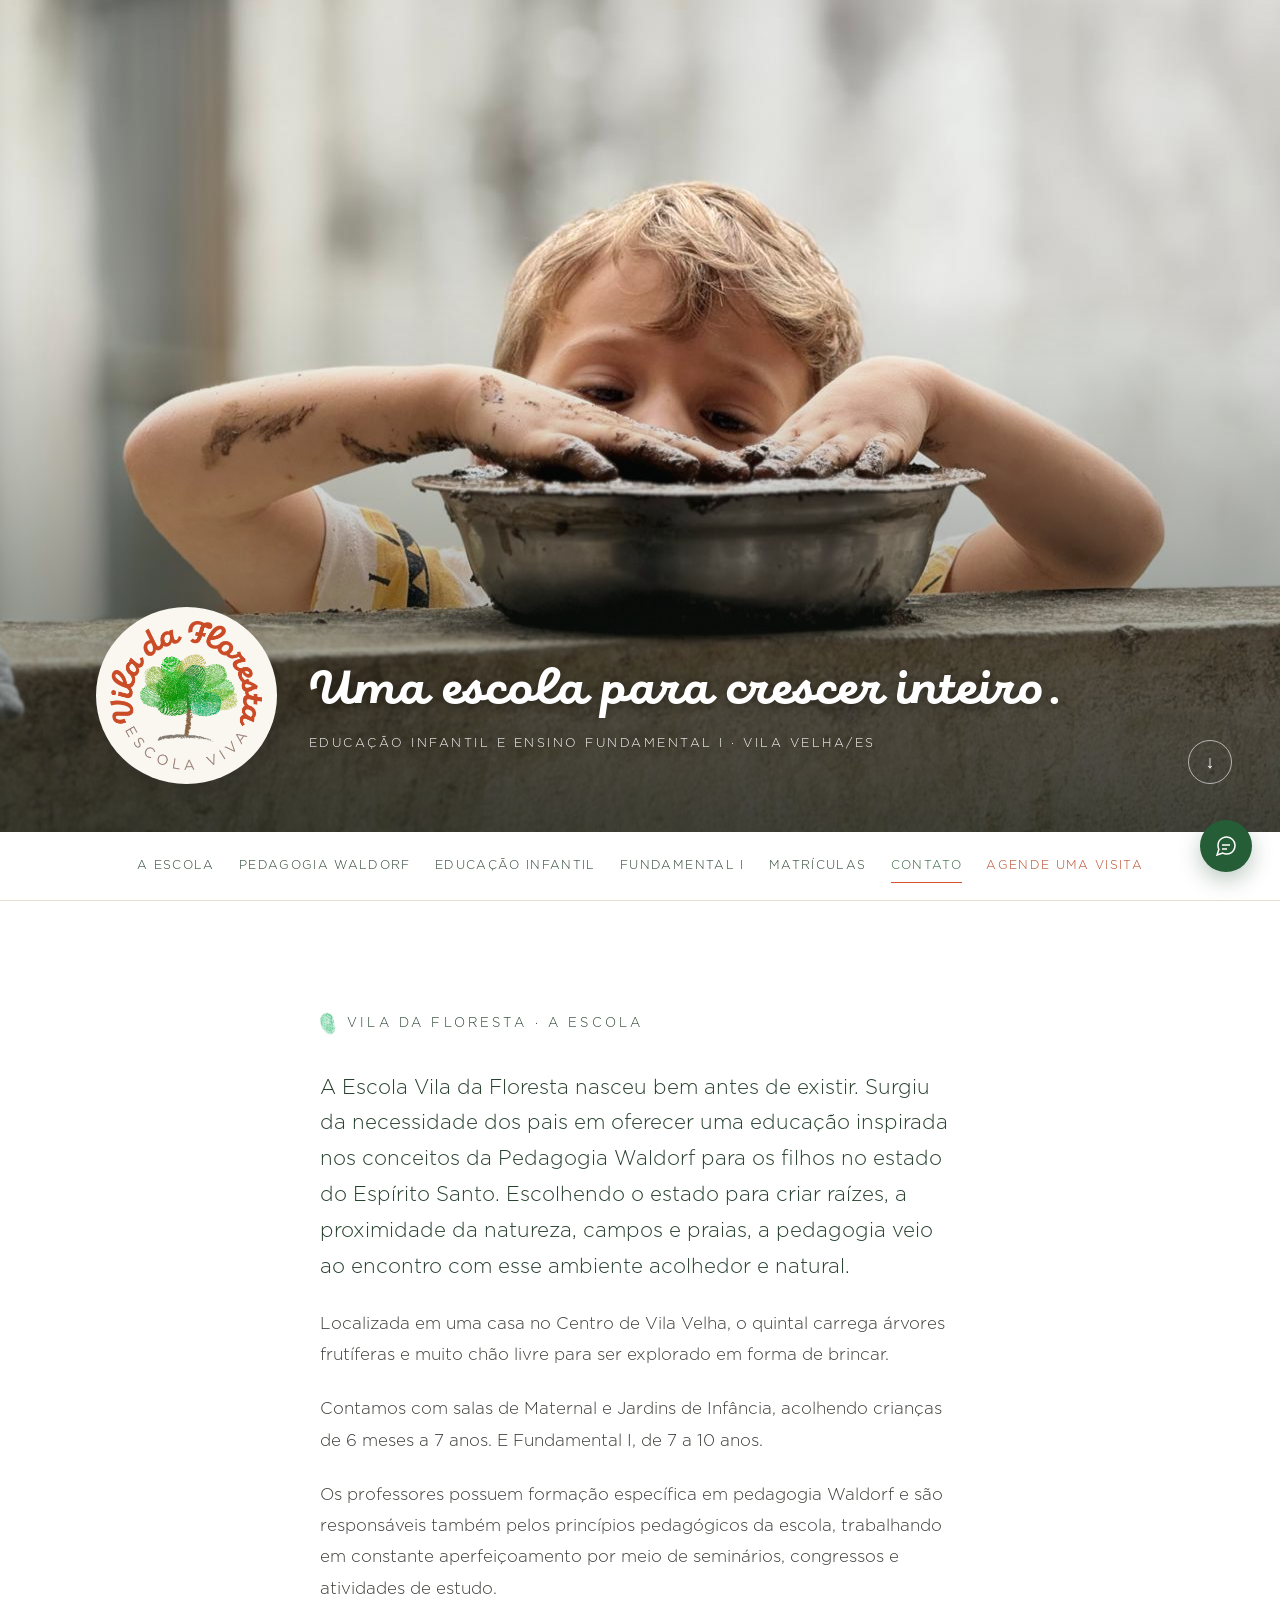
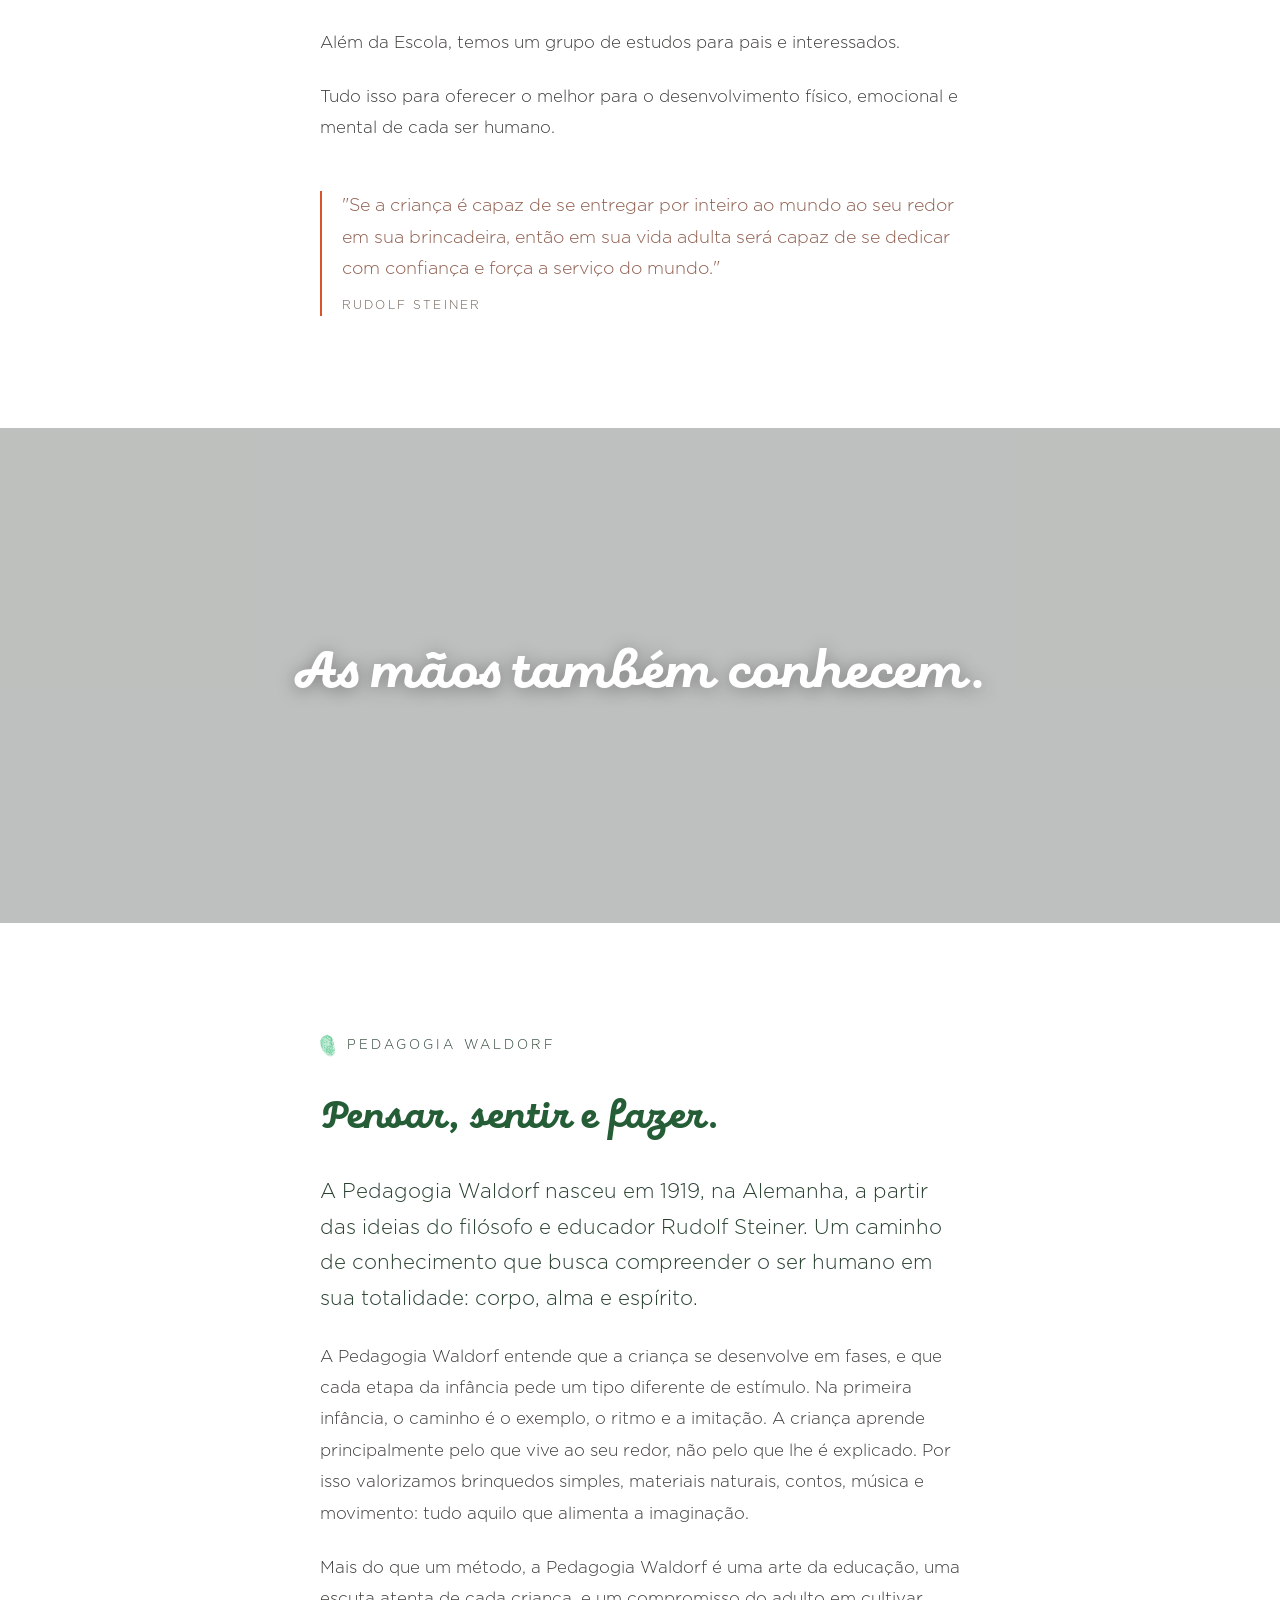
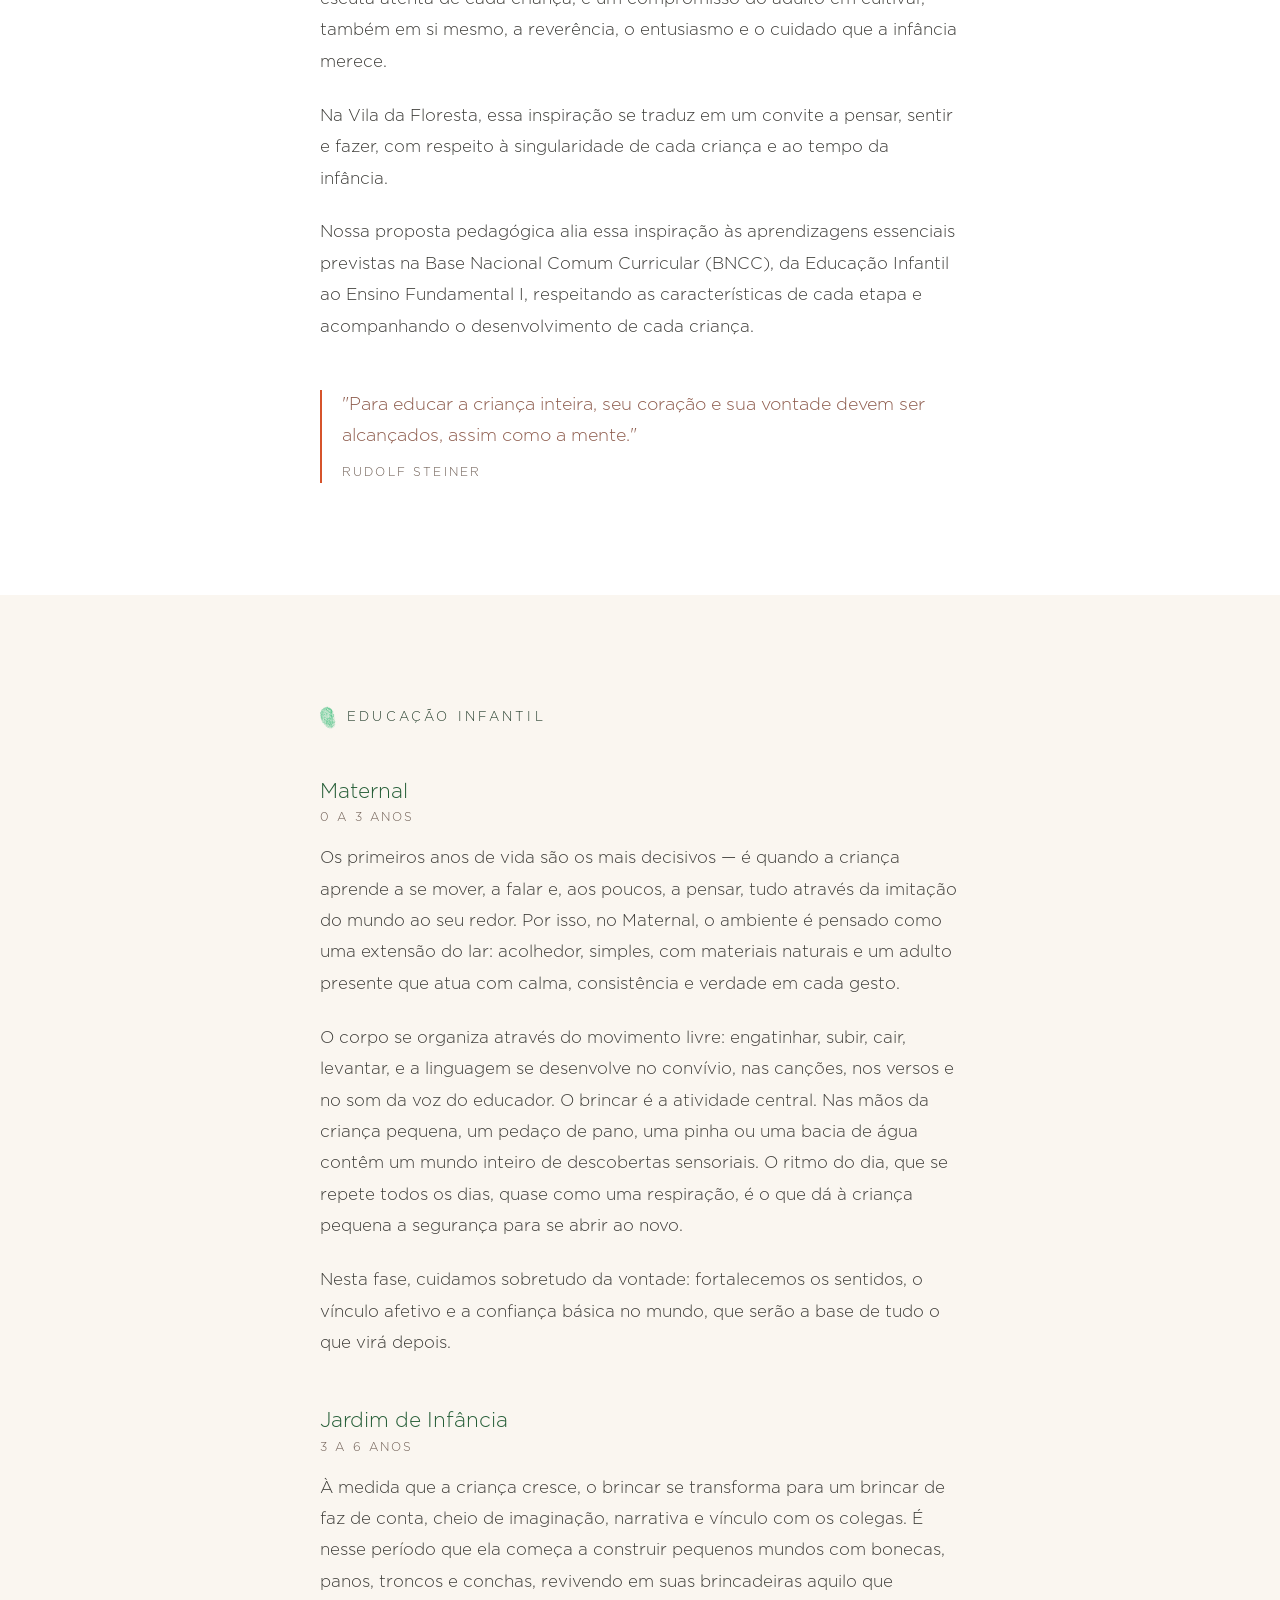
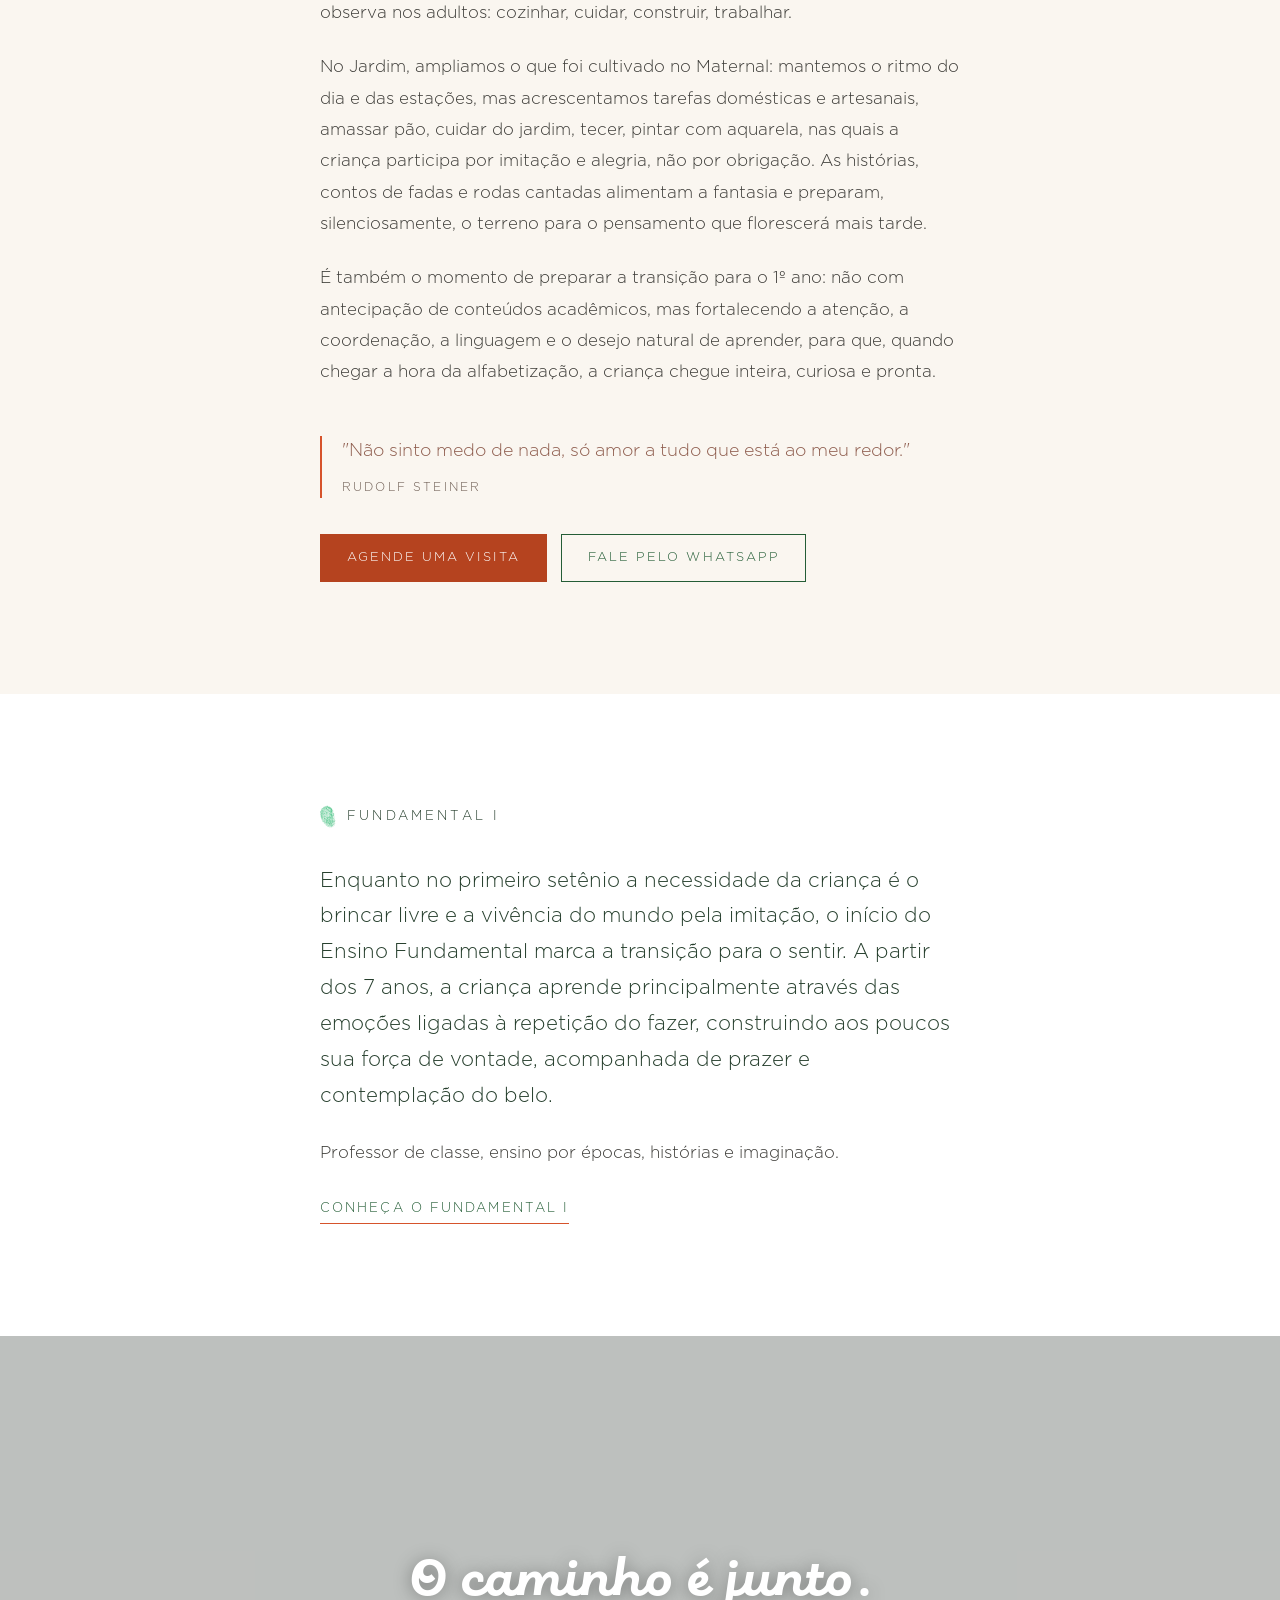
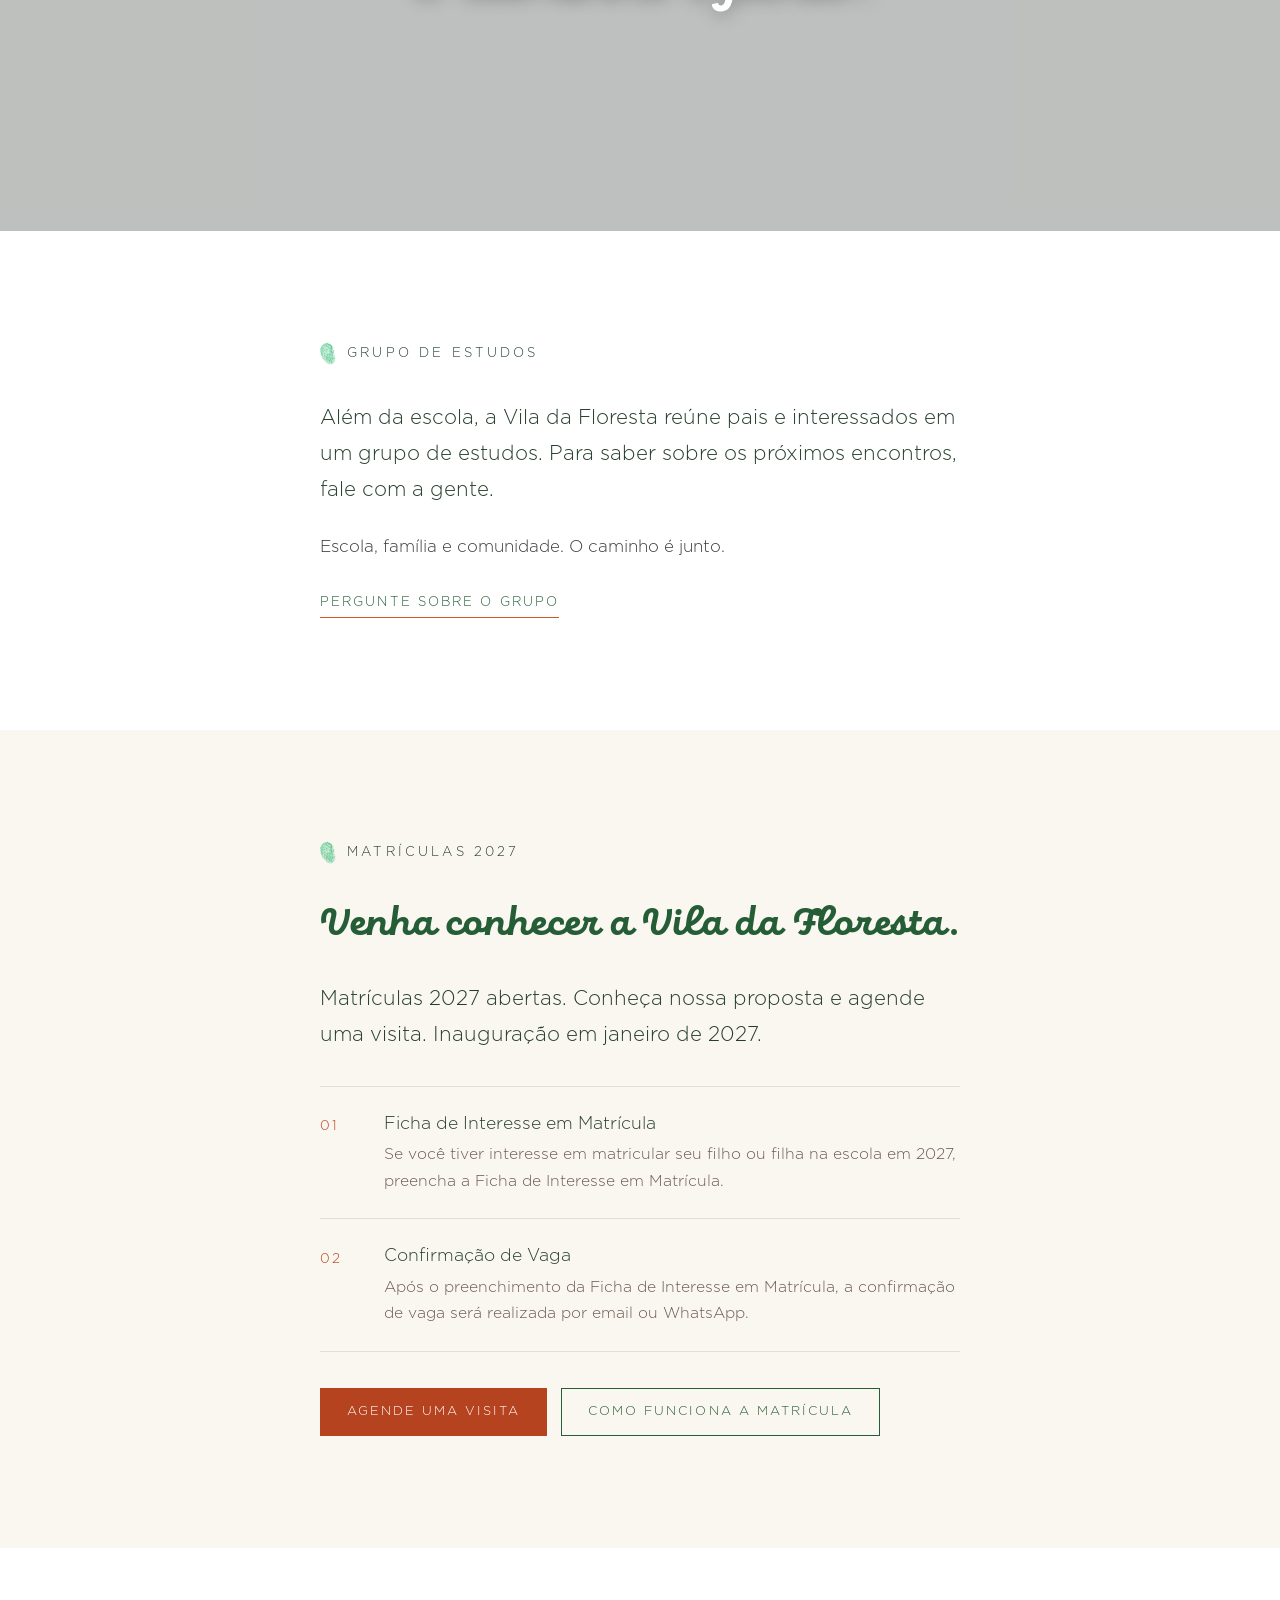
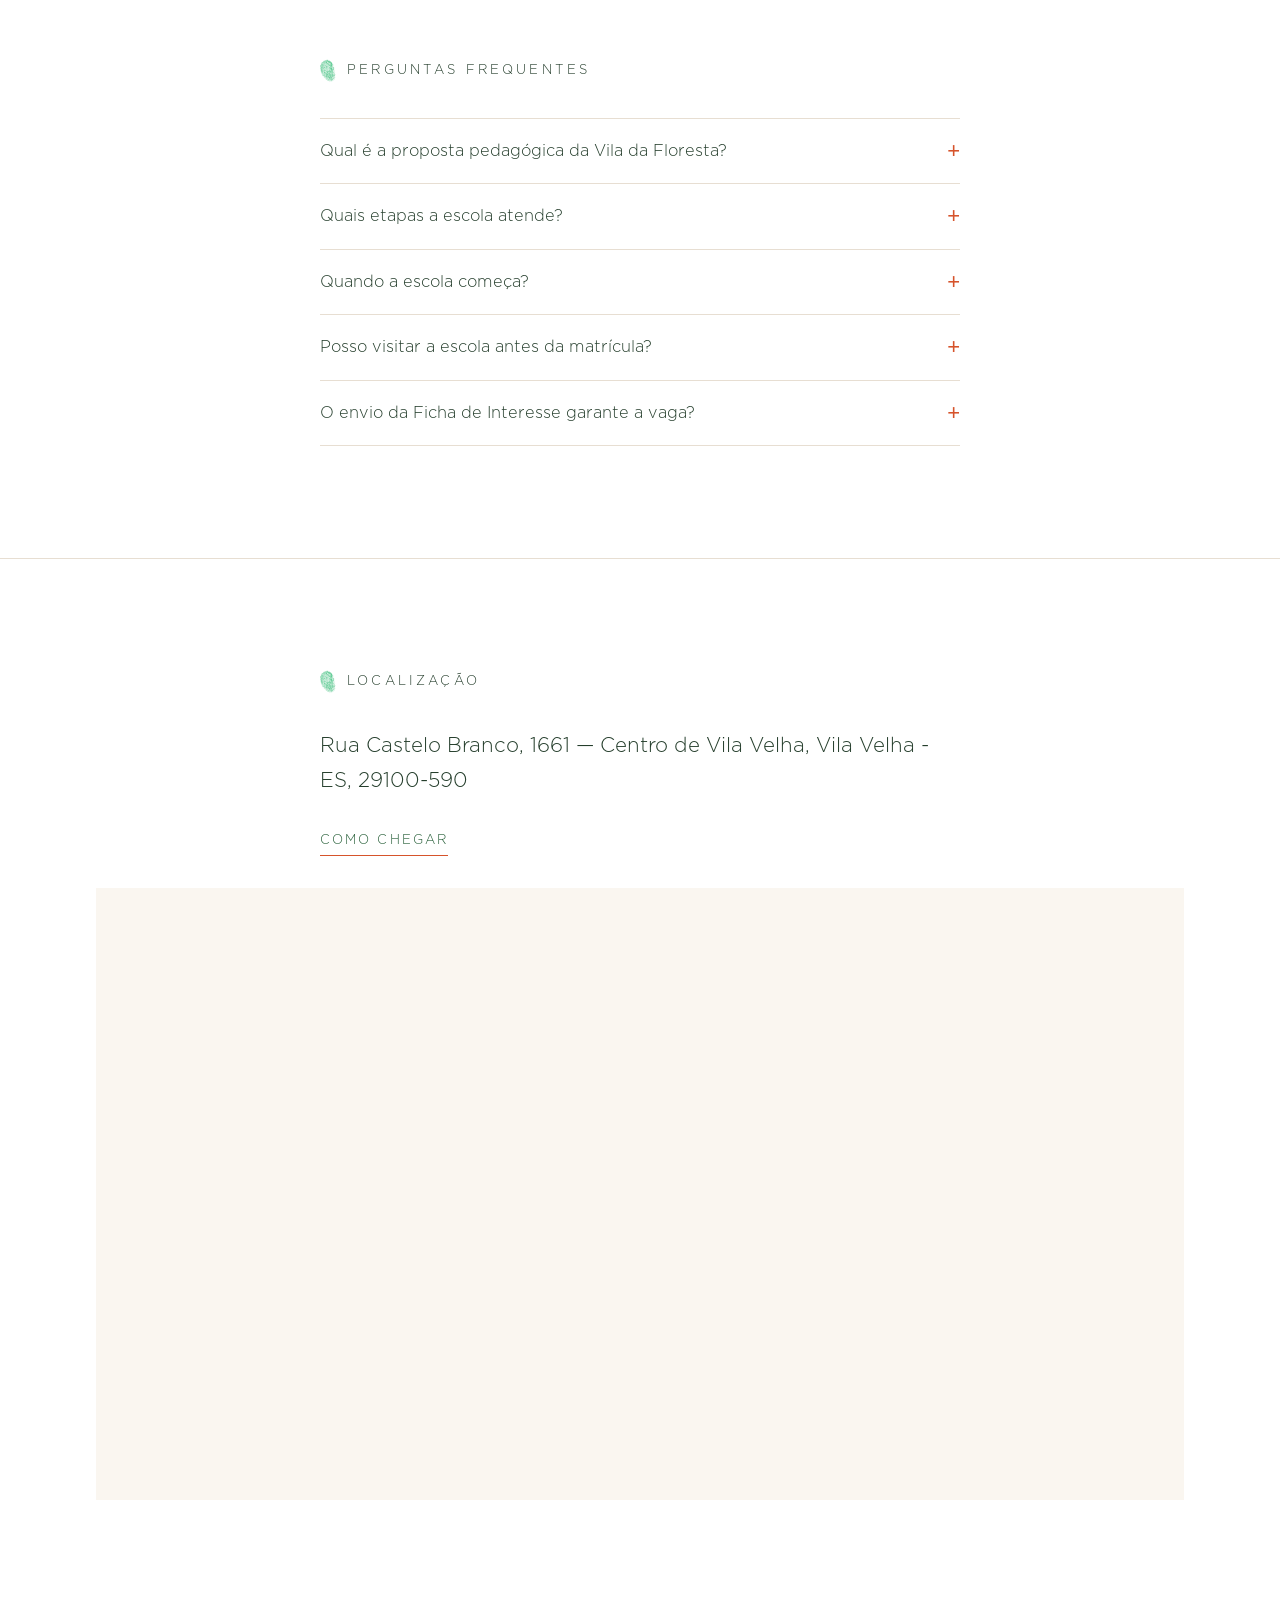
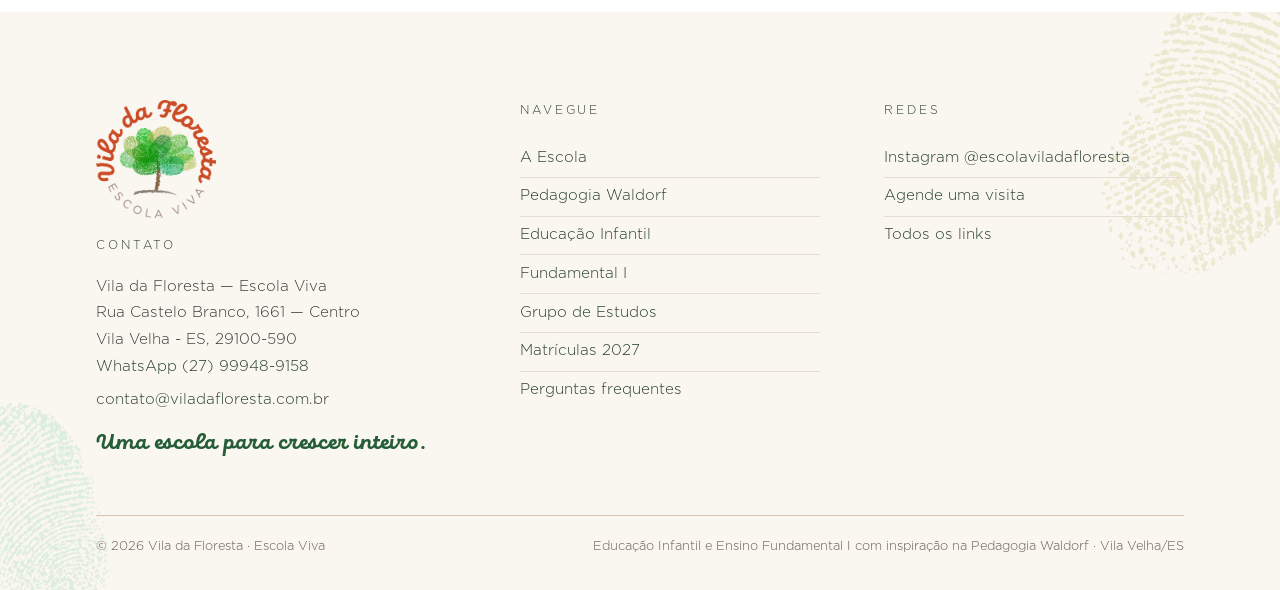
==== commit ed5cf46e: "A Escola: inclui Fundamental I (7 a 10 anos) e remove 'semanalmente' do grupo de estudos" ====
--- a/index.html
+++ b/index.html
@@ -84,9 +84,9 @@
         <h2 class="rotulo" id="escola-titulo">Vila da Floresta · A Escola</h2>
         <p class="abertura">A Escola Vila da Floresta nasceu bem antes de existir. Surgiu da necessidade dos pais em oferecer uma educação inspirada nos conceitos da Pedagogia Waldorf para os filhos no estado do Espírito Santo. Escolhendo o estado para criar raízes, a proximidade da natureza, campos e praias, a pedagogia veio ao encontro com esse ambiente acolhedor e natural.</p>
         <p>Localizada em uma casa no Centro de Vila Velha, o quintal carrega árvores frutíferas e muito chão livre para ser explorado em forma de brincar.</p>
-        <p>Contamos com salas de Maternal e Jardins de Infância, acolhemos crianças de 6 meses a 7 anos.</p>
+        <p>Contamos com salas de Maternal e Jardins de Infância, acolhendo crianças de 6 meses a 7 anos. E Fundamental I, de 7 a 10 anos.</p>
         <p>Os professores possuem formação específica em pedagogia Waldorf e são responsáveis também pelos princípios pedagógicos da escola, trabalhando em constante aperfeiçoamento por meio de seminários, congressos e atividades de estudo.</p>
-        <p>Além da Escola, temos um grupo de estudos para pais e interessados semanalmente.</p>
+        <p>Além da Escola, temos um grupo de estudos para pais e interessados.</p>
         <p>Tudo isso para oferecer o melhor para o desenvolvimento físico, emocional e mental de cada ser humano.</p>
         <blockquote>
           "Se a criança é capaz de se entregar por inteiro ao mundo ao seu redor em sua brincadeira, então em sua vida adulta será capaz de se dedicar com confiança e força a serviço do mundo."
